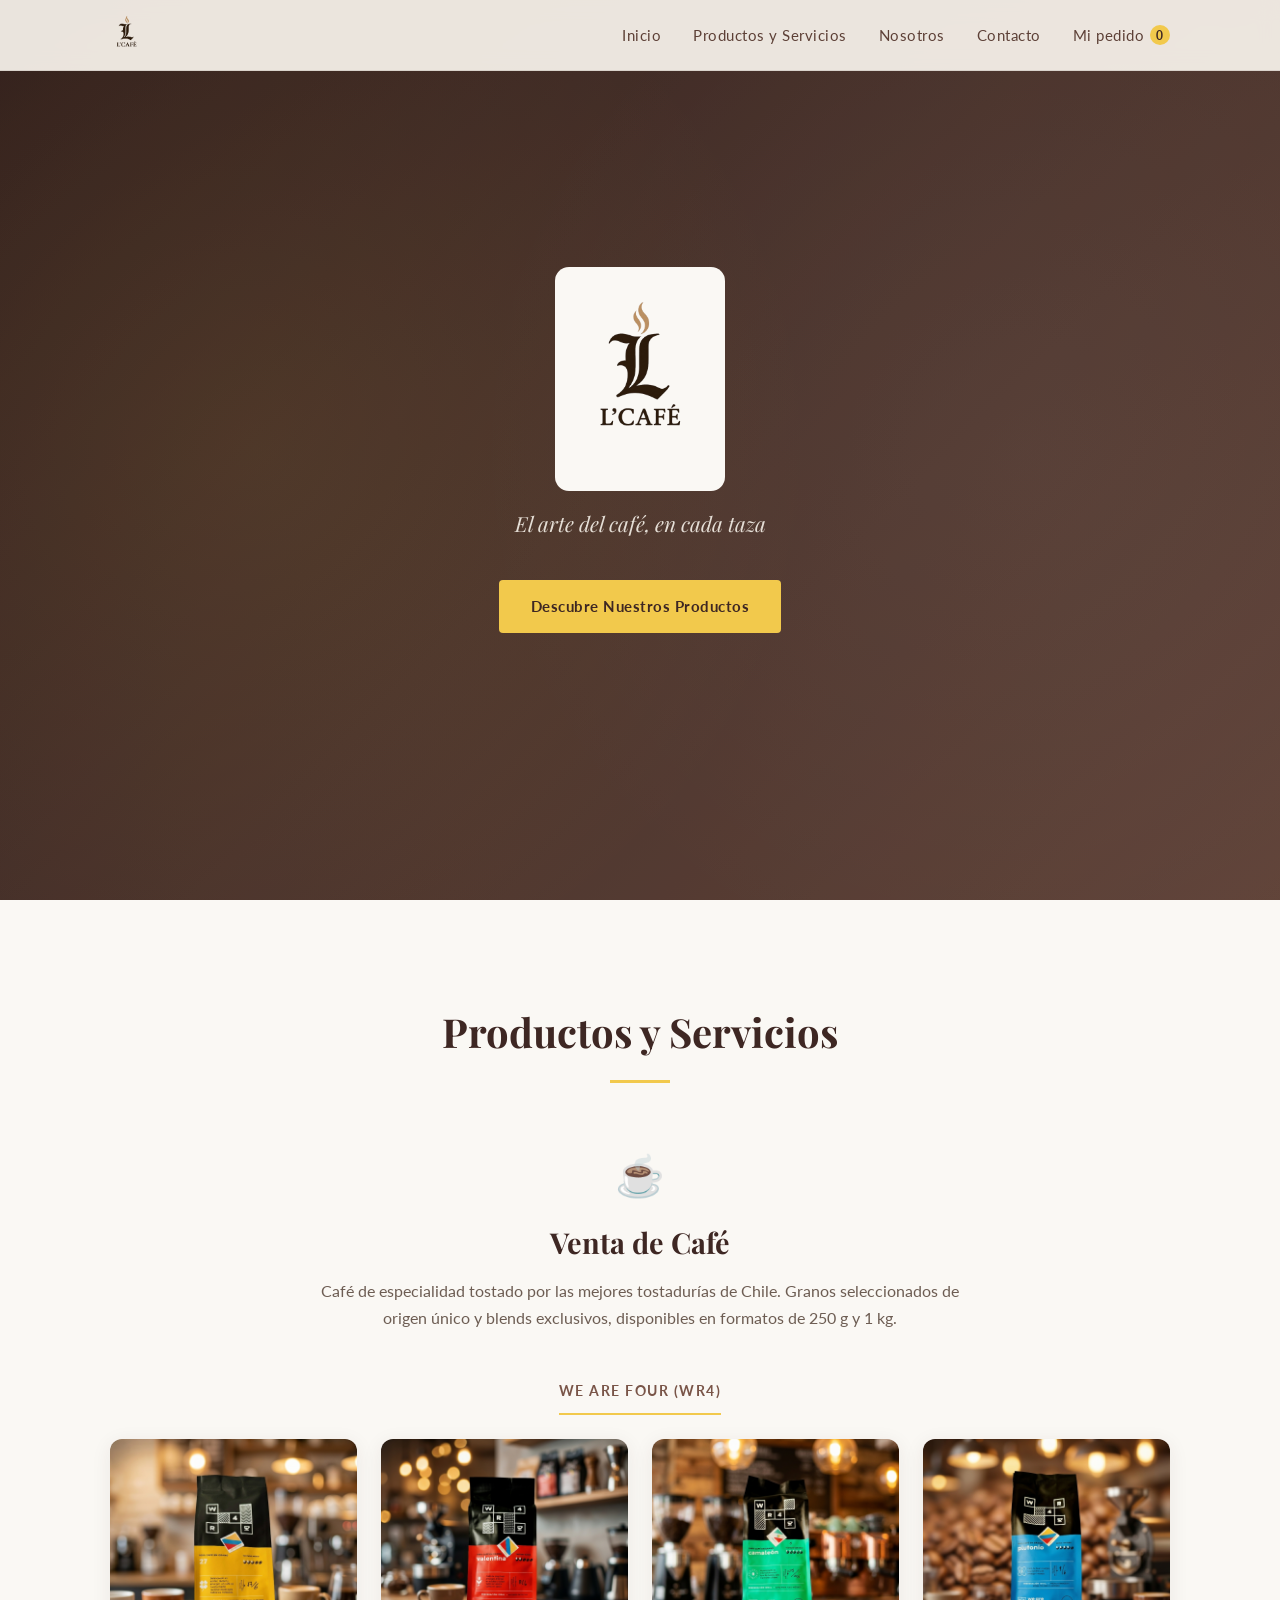
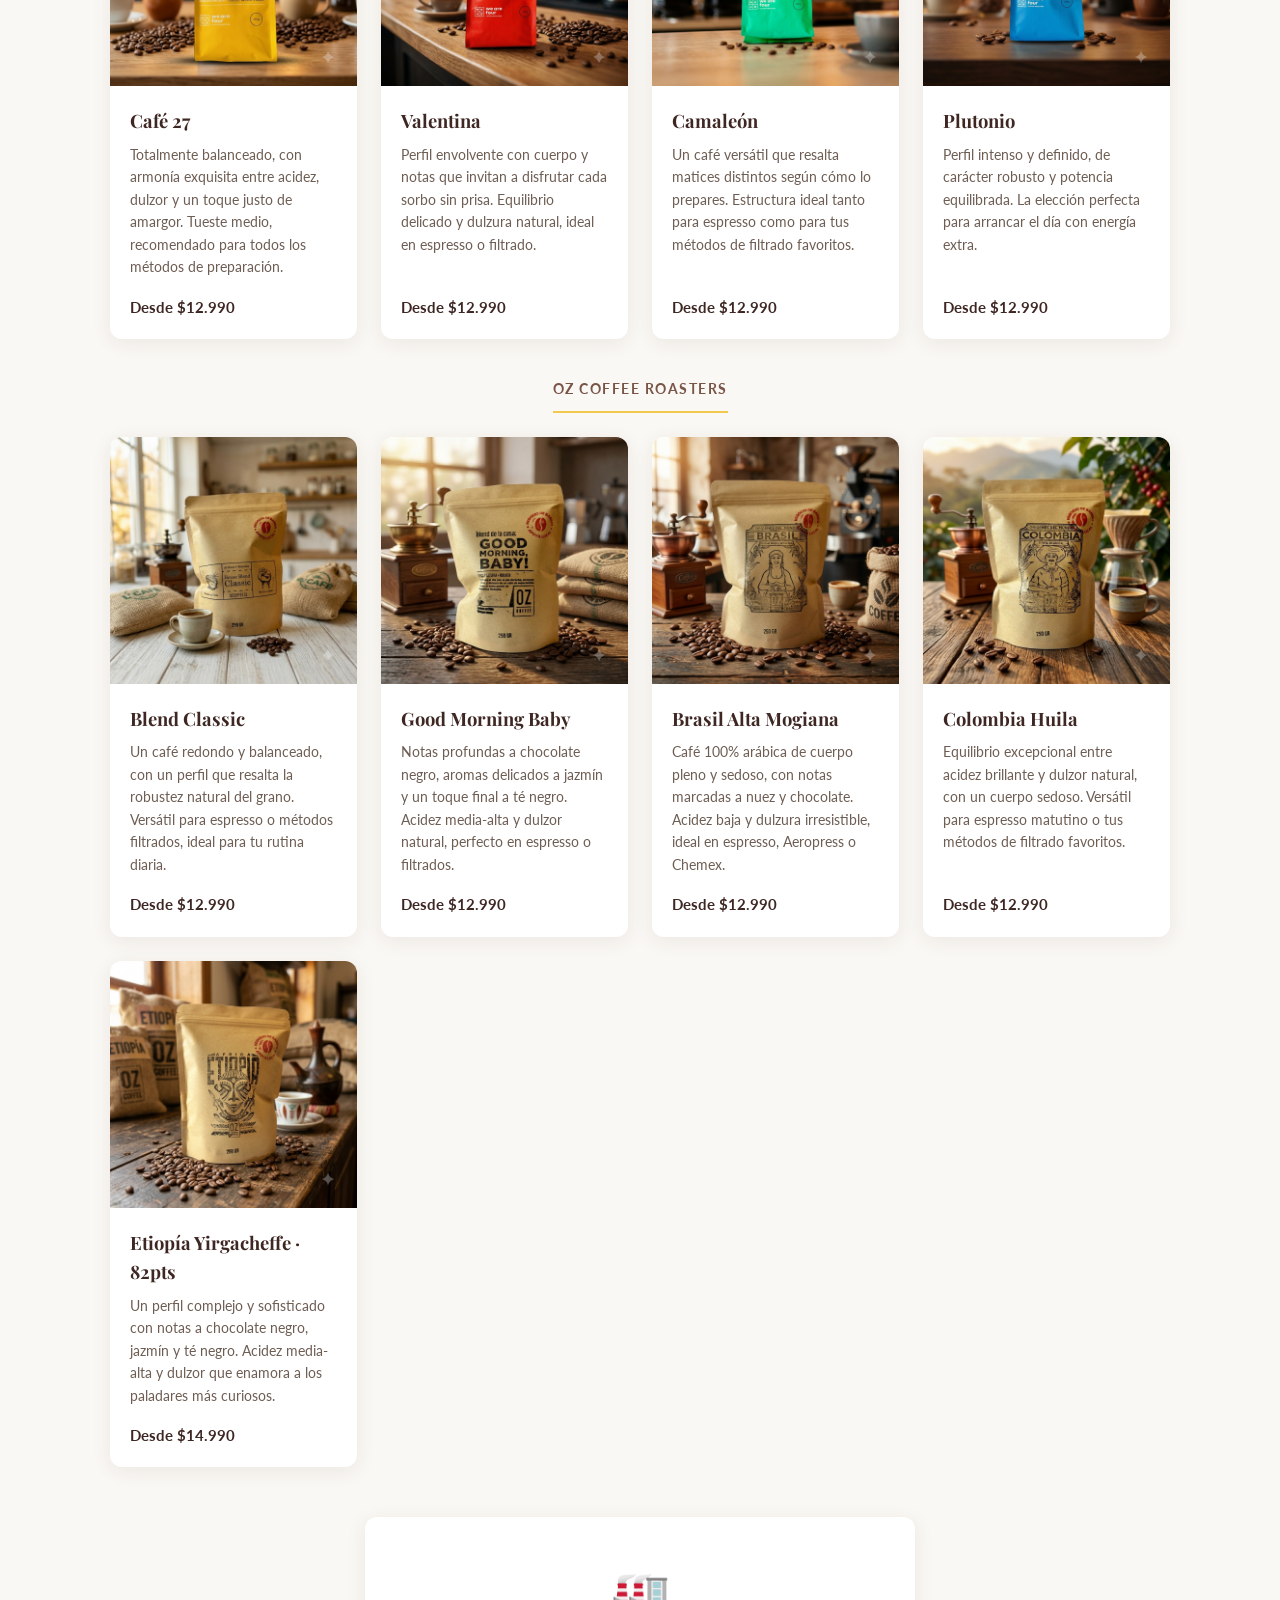
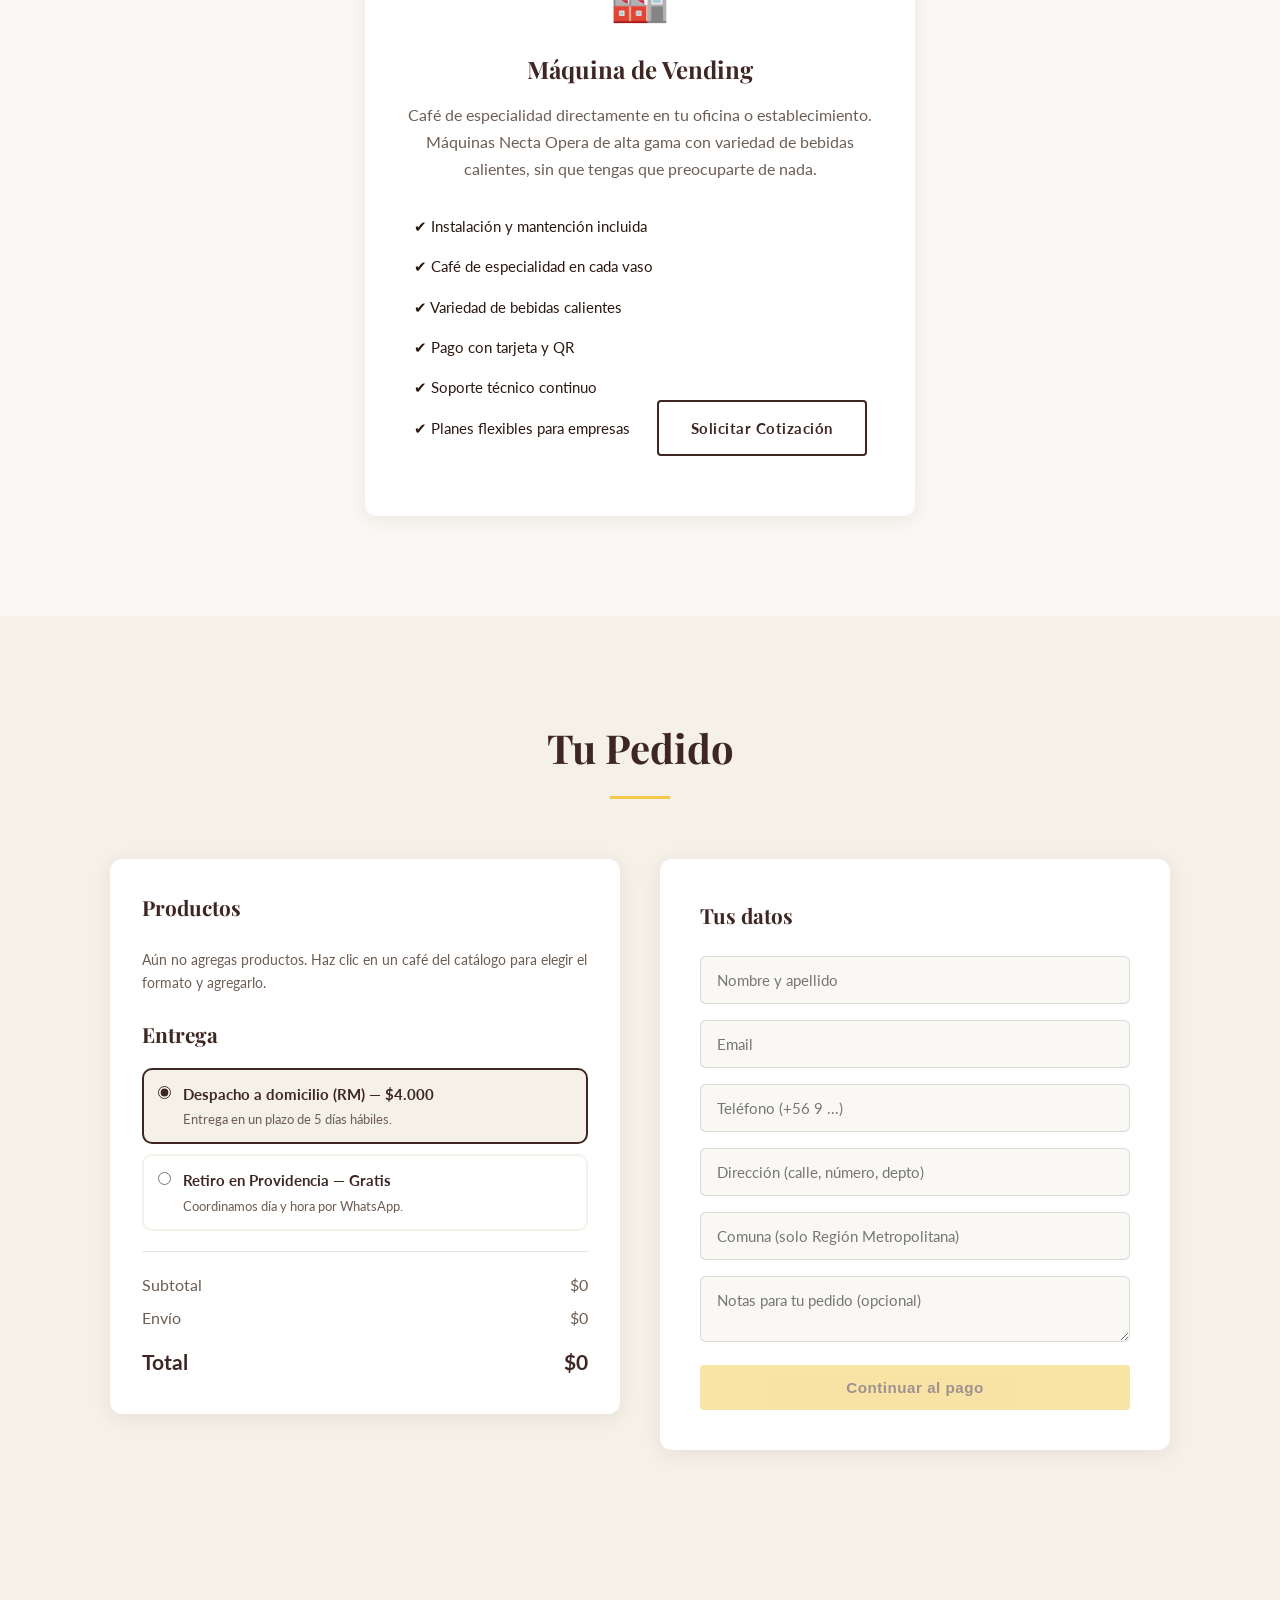
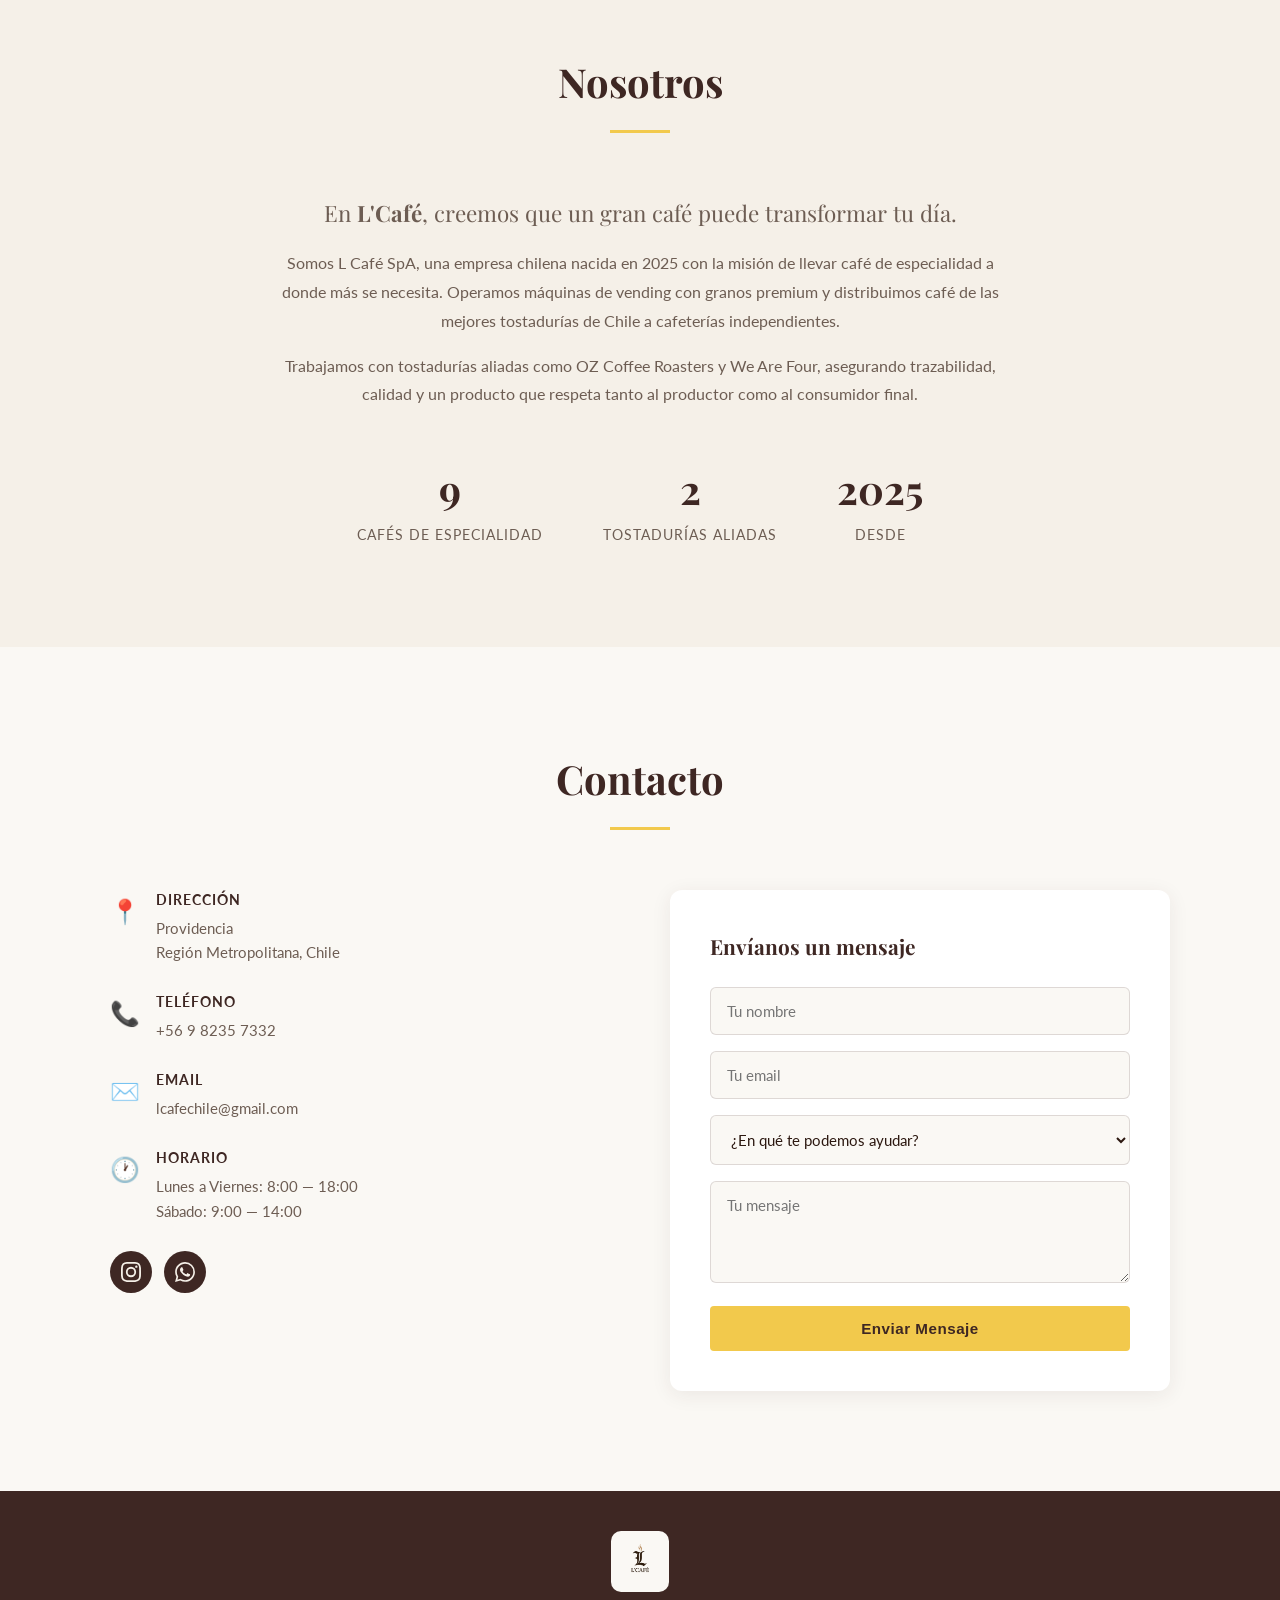
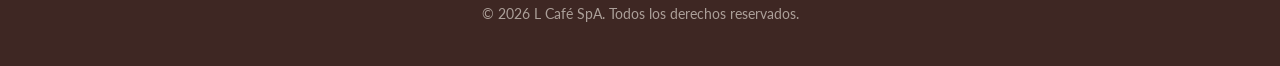
==== index.html @ a5cfbf98 "Agregar pedido con cálculo de total, despacho RM y pago con Webpay Co-Authored-By: Claude Opus 5.5 <" ====
<!DOCTYPE html>
<html lang="es">
<head>
  <meta charset="UTF-8">
  <meta name="viewport" content="width=device-width, initial-scale=1.0">
  <title>L'Café — Café Premium & Vending</title>
  <link rel="preconnect" href="https://fonts.googleapis.com">
  <link rel="preconnect" href="https://fonts.gstatic.com" crossorigin>
  <link href="https://fonts.googleapis.com/css2?family=UnifrakturMaguntia&family=Playfair+Display:ital,wght@0,400;0,700;1,400&family=Lato:wght@300;400;700&display=swap" rel="stylesheet">
  <link rel="stylesheet" href="styles.css">
</head>
<body>

  <!-- Navbar -->
  <nav class="navbar" id="navbar">
    <div class="nav-container">
      <a href="#inicio" class="nav-logo">
        <img src="logo.png" alt="L'Café" class="nav-logo-img">
      </a>
      <button class="nav-toggle" id="navToggle" aria-label="Menú">
        <span></span><span></span><span></span>
      </button>
      <ul class="nav-menu" id="navMenu">
        <li><a href="#inicio">Inicio</a></li>
        <li><a href="#productos">Productos y Servicios</a></li>
        <li><a href="#nosotros">Nosotros</a></li>
        <li><a href="#contacto">Contacto</a></li>
        <li><a href="#pedido" class="nav-cart">Mi pedido <span class="cart-count" id="cartCount">0</span></a></li>
      </ul>
    </div>
  </nav>

  <!-- Hero -->
  <section class="hero" id="inicio">
    <div class="hero-overlay"></div>
    <div class="hero-content">
      <span class="hero-logo-card">
        <img src="logo.png" alt="L'Café" class="hero-logo">
      </span>
      <p class="hero-subtitle">El arte del café, en cada taza</p>
      <a href="#productos" class="btn btn-primary">Descubre Nuestros Productos</a>
    </div>
  </section>

  <!-- Productos y Servicios -->
  <section class="section" id="productos">
    <div class="container">
      <h2 class="section-title">Productos y Servicios</h2>

      <div class="products-intro">
        <div class="products-intro-icon">☕</div>
        <h3>Venta de Café</h3>
        <p>Café de especialidad tostado por las mejores tostadurías de Chile. Granos seleccionados de origen único y blends exclusivos, disponibles en formatos de 250 g y 1 kg.</p>
      </div>

      <h4 class="catalog-brand">We Are Four (WR4)</h4>
      <div class="catalog-grid">
        <div class="product-card" data-kg-price="35000" data-desc="Totalmente balanceado, con armonía exquisita entre acidez, dulzor y un toque justo de amargor. Tueste medio, recomendado para todos los métodos de preparación.">
          <img src="wr4-27.png" alt="WR4 Café 27" class="product-img">
          <div class="product-body">
            <h5 class="product-title">Café 27</h5>
            <p class="product-text">Totalmente balanceado, con armonía exquisita entre acidez, dulzor y un toque justo de amargor. Tueste medio, recomendado para todos los métodos de preparación.</p>
            <span class="product-tag-price">Desde $12.990</span>
          </div>
        </div>
        <div class="product-card" data-kg-price="35000" data-desc="Perfil envolvente con cuerpo y notas que invitan a disfrutar cada sorbo sin prisa. Equilibrio delicado y dulzura natural, ideal en espresso o filtrado.">
          <img src="wr4-valentina.png" alt="WR4 Valentina" class="product-img">
          <div class="product-body">
            <h5 class="product-title">Valentina</h5>
            <p class="product-text">Perfil envolvente con cuerpo y notas que invitan a disfrutar cada sorbo sin prisa. Equilibrio delicado y dulzura natural, ideal en espresso o filtrado.</p>
            <span class="product-tag-price">Desde $12.990</span>
          </div>
        </div>
        <div class="product-card" data-kg-price="35000" data-desc="Un café versátil que resalta matices distintos según cómo lo prepares. Estructura ideal tanto para espresso como para tus métodos de filtrado favoritos.">
          <img src="wr4-camaleon.png" alt="WR4 Camaleón" class="product-img">
          <div class="product-body">
            <h5 class="product-title">Camaleón</h5>
            <p class="product-text">Un café versátil que resalta matices distintos según cómo lo prepares. Estructura ideal tanto para espresso como para tus métodos de filtrado favoritos.</p>
            <span class="product-tag-price">Desde $12.990</span>
          </div>
        </div>
        <div class="product-card" data-kg-price="35000" data-desc="Perfil intenso y definido, de carácter robusto y potencia equilibrada. La elección perfecta para arrancar el día con energía extra.">
          <img src="wr4-plutonio.png" alt="WR4 Plutonio" class="product-img">
          <div class="product-body">
            <h5 class="product-title">Plutonio</h5>
            <p class="product-text">Perfil intenso y definido, de carácter robusto y potencia equilibrada. La elección perfecta para arrancar el día con energía extra.</p>
            <span class="product-tag-price">Desde $12.990</span>
          </div>
        </div>
      </div>

      <h4 class="catalog-brand">OZ Coffee Roasters</h4>
      <div class="catalog-grid">
        <div class="product-card" data-kg-price="33990" data-desc="Un café redondo y balanceado, con un perfil que resalta la robustez natural del grano. Versátil para espresso o métodos filtrados, ideal para tu rutina diaria.">
          <img src="oz-blend-classic.png" alt="OZ Blend Classic" class="product-img">
          <div class="product-body">
            <h5 class="product-title">Blend Classic</h5>
            <p class="product-text">Un café redondo y balanceado, con un perfil que resalta la robustez natural del grano. Versátil para espresso o métodos filtrados, ideal para tu rutina diaria.</p>
            <span class="product-tag-price">Desde $12.990</span>
          </div>
        </div>
        <div class="product-card" data-kg-price="35000" data-desc="Notas profundas a chocolate negro, aromas delicados a jazmín y un toque final a té negro. Acidez media-alta y dulzor natural, perfecto en espresso o filtrados.">
          <img src="oz-good-morning-baby.png" alt="OZ Good Morning Baby" class="product-img">
          <div class="product-body">
            <h5 class="product-title">Good Morning Baby</h5>
            <p class="product-text">Notas profundas a chocolate negro, aromas delicados a jazmín y un toque final a té negro. Acidez media-alta y dulzor natural, perfecto en espresso o filtrados.</p>
            <span class="product-tag-price">Desde $12.990</span>
          </div>
        </div>
        <div class="product-card" data-kg-price="37000" data-desc="Café 100% arábica de cuerpo pleno y sedoso, con notas marcadas a nuez y chocolate. Acidez baja y dulzura irresistible, ideal en espresso, Aeropress o Chemex.">
          <img src="oz-brasil.png" alt="OZ Brasil Alta Mogiana" class="product-img">
          <div class="product-body">
            <h5 class="product-title">Brasil Alta Mogiana</h5>
            <p class="product-text">Café 100% arábica de cuerpo pleno y sedoso, con notas marcadas a nuez y chocolate. Acidez baja y dulzura irresistible, ideal en espresso, Aeropress o Chemex.</p>
            <span class="product-tag-price">Desde $12.990</span>
          </div>
        </div>
        <div class="product-card" data-kg-price="37000" data-desc="Equilibrio excepcional entre acidez brillante y dulzor natural, con un cuerpo sedoso. Versátil para espresso matutino o tus métodos de filtrado favoritos.">
          <img src="oz-colombia.png" alt="OZ Colombia Huila" class="product-img">
          <div class="product-body">
            <h5 class="product-title">Colombia Huila</h5>
            <p class="product-text">Equilibrio excepcional entre acidez brillante y dulzor natural, con un cuerpo sedoso. Versátil para espresso matutino o tus métodos de filtrado favoritos.</p>
            <span class="product-tag-price">Desde $12.990</span>
          </div>
        </div>
        <div class="product-card" data-kg-price="46990" data-250-price="14990" data-desc="Un perfil complejo y sofisticado con notas a chocolate negro, jazmín y té negro. Acidez media-alta y dulzor que enamora a los paladares más curiosos.">
          <img src="oz-etiopia.png" alt="OZ Etiopía Yirgacheffe" class="product-img">
          <div class="product-body">
            <h5 class="product-title">Etiopía Yirgacheffe · 82pts</h5>
            <p class="product-text">Un perfil complejo y sofisticado con notas a chocolate negro, jazmín y té negro. Acidez media-alta y dulzor que enamora a los paladares más curiosos.</p>
            <span class="product-tag-price">Desde $14.990</span>
          </div>
        </div>
      </div>

      <!-- Máquina de Vending -->
      <div class="vending-card">
        <div class="service-icon">🏭</div>
        <h3>Máquina de Vending</h3>
        <p class="service-desc">Café de especialidad directamente en tu oficina o establecimiento. Máquinas Necta Opera de alta gama con variedad de bebidas calientes, sin que tengas que preocuparte de nada.</p>
        <ul class="feature-list">
          <li>✔ Instalación y mantención incluida</li>
          <li>✔ Café de especialidad en cada vaso</li>
          <li>✔ Variedad de bebidas calientes</li>
          <li>✔ Pago con tarjeta y QR</li>
          <li>✔ Soporte técnico continuo</li>
          <li>✔ Planes flexibles para empresas</li>
        </ul>
        <a href="#contacto" class="btn btn-secondary">Solicitar Cotización</a>
      </div>

    </div>
  </section>

  <!-- Pedido -->
  <section class="section section-alt" id="pedido">
    <div class="container">
      <h2 class="section-title">Tu Pedido</h2>
      <div class="order-grid">
        <div class="order-summary">
          <h3>Productos</h3>
          <ul class="cart-items" id="cartItems"></ul>
          <p class="cart-empty" id="cartEmpty">Aún no agregas productos. Haz clic en un café del catálogo para elegir el formato y agregarlo.</p>

          <h3>Entrega</h3>
          <label class="delivery-option">
            <input type="radio" name="delivery" value="despacho" checked>
            <span><strong>Despacho a domicilio (RM) — $4.000</strong><br><small>Entrega en un plazo de 5 días hábiles.</small></span>
          </label>
          <label class="delivery-option">
            <input type="radio" name="delivery" value="retiro">
            <span><strong>Retiro en Providencia — Gratis</strong><br><small>Coordinamos día y hora por WhatsApp.</small></span>
          </label>

          <div class="order-totals">
            <div><span>Subtotal</span><span id="cartSubtotal">$0</span></div>
            <div><span>Envío</span><span id="cartShipping">$0</span></div>
            <div class="order-total"><span>Total</span><span id="cartTotal">$0</span></div>
          </div>
        </div>

        <div class="order-checkout">
          <form class="contact-form" id="orderForm">
            <h3>Tus datos</h3>
            <input type="text" name="nombre" placeholder="Nombre y apellido" required>
            <input type="email" name="email" placeholder="Email" required>
            <input type="tel" name="telefono" placeholder="Teléfono (+56 9 ...)" required>
            <div id="addressFields">
              <input type="text" name="direccion" placeholder="Dirección (calle, número, depto)" required>
              <input type="text" name="comuna" placeholder="Comuna (solo Región Metropolitana)" required>
            </div>
            <textarea name="notas" rows="2" placeholder="Notas para tu pedido (opcional)"></textarea>
            <button type="submit" class="btn btn-primary" id="orderSubmit" disabled>Continuar al pago</button>
          </form>

          <div class="contact-form pay-step" id="payStep" hidden>
            <h3>¡Pedido <span id="orderNumber"></span> recibido!</h3>
            <p>Ahora paga con Webpay. Al abrir el link, <strong>ingresa exactamente este monto</strong>:</p>
            <div class="pay-amount" id="payAmount">$0</div>
            <button type="button" class="btn btn-secondary" id="copyAmount">Copiar monto</button>
            <a href="https://www.webpay.cl/form-pay/434839" target="_blank" rel="noopener" class="btn btn-primary" id="payLink">Pagar con Webpay</a>
            <div class="pay-qr">
              <img src="webpay-qr.png" alt="Código QR para pagar con Webpay" width="160" height="160">
              <p>¿Estás en el computador? Escanea este código con tu celular para pagar.</p>
            </div>
            <p class="pay-note">Te enviaremos la confirmación del pago y la entrega por email o WhatsApp.</p>
            <button type="button" class="pay-reset" id="newOrder">Hacer otro pedido</button>
          </div>
        </div>
      </div>
    </div>
  </section>

  <!-- Nosotros -->
  <section class="section section-alt" id="nosotros">
    <div class="container">
      <h2 class="section-title">Nosotros</h2>
      <div class="about-content">
        <div class="about-text">
          <p class="about-lead">En <strong>L'Café</strong>, creemos que un gran café puede transformar tu día.</p>
          <p>Somos L Café SpA, una empresa chilena nacida en 2025 con la misión de llevar café de especialidad a donde más se necesita. Operamos máquinas de vending con granos premium y distribuimos café de las mejores tostadurías de Chile a cafeterías independientes.</p>
          <p>Trabajamos con tostadurías aliadas como OZ Coffee Roasters y We Are Four, asegurando trazabilidad, calidad y un producto que respeta tanto al productor como al consumidor final.</p>
          <div class="about-stats">
            <div class="stat">
              <span class="stat-number">9</span>
              <span class="stat-label">Cafés de Especialidad</span>
            </div>
            <div class="stat">
              <span class="stat-number">2</span>
              <span class="stat-label">Tostadurías Aliadas</span>
            </div>
            <div class="stat">
              <span class="stat-number">2025</span>
              <span class="stat-label">Desde</span>
            </div>
          </div>
        </div>
      </div>
    </div>
  </section>

  <!-- Contacto -->
  <section class="section" id="contacto">
    <div class="container">
      <h2 class="section-title">Contacto</h2>
      <div class="contact-grid">
        <div class="contact-info">
          <div class="contact-item">
            <span class="contact-icon">📍</span>
            <div>
              <h4>Dirección</h4>
              <p>Providencia<br>Región Metropolitana, Chile</p>
            </div>
          </div>
          <div class="contact-item">
            <span class="contact-icon">📞</span>
            <div>
              <h4>Teléfono</h4>
              <p>+56 9 8235 7332</p>
            </div>
          </div>
          <div class="contact-item">
            <span class="contact-icon">✉️</span>
            <div>
              <h4>Email</h4>
              <p>lcafechile@gmail.com</p>
            </div>
          </div>
          <div class="contact-item">
            <span class="contact-icon">🕐</span>
            <div>
              <h4>Horario</h4>
              <p>Lunes a Viernes: 8:00 — 18:00<br>Sábado: 9:00 — 14:00</p>
            </div>
          </div>
          <div class="contact-socials">
            <a href="https://www.instagram.com/lcafechile" target="_blank" class="social-link" aria-label="Instagram">
              <svg width="20" height="20" viewBox="0 0 24 24" fill="currentColor"><path d="M12 2.163c3.204 0 3.584.012 4.85.07 3.252.148 4.771 1.691 4.919 4.919.058 1.265.069 1.645.069 4.849 0 3.205-.012 3.584-.069 4.849-.149 3.225-1.664 4.771-4.919 4.919-1.266.058-1.644.07-4.85.07-3.204 0-3.584-.012-4.849-.07-3.26-.149-4.771-1.699-4.919-4.92-.058-1.265-.07-1.644-.07-4.849 0-3.204.013-3.583.07-4.849.149-3.227 1.664-4.771 4.919-4.919 1.266-.057 1.645-.069 4.849-.069zM12 0C8.741 0 8.333.014 7.053.072 2.695.272.273 2.69.073 7.052.014 8.333 0 8.741 0 12c0 3.259.014 3.668.072 4.948.2 4.358 2.618 6.78 6.98 6.98C8.333 23.986 8.741 24 12 24c3.259 0 3.668-.014 4.948-.072 4.354-.2 6.782-2.618 6.979-6.98.059-1.28.073-1.689.073-4.948 0-3.259-.014-3.667-.072-4.947-.196-4.354-2.617-6.78-6.979-6.98C15.668.014 15.259 0 12 0zm0 5.838a6.162 6.162 0 100 12.324 6.162 6.162 0 000-12.324zM12 16a4 4 0 110-8 4 4 0 010 8zm6.406-11.845a1.44 1.44 0 100 2.881 1.44 1.44 0 000-2.881z"/></svg>
            </a>
            <a href="https://wa.me/56982357332" target="_blank" class="social-link" aria-label="WhatsApp">
              <svg width="20" height="20" viewBox="0 0 24 24" fill="currentColor"><path d="M17.472 14.382c-.297-.149-1.758-.867-2.03-.967-.273-.099-.471-.148-.67.15-.197.297-.767.966-.94 1.164-.173.199-.347.223-.644.075-.297-.15-1.255-.463-2.39-1.475-.883-.788-1.48-1.761-1.653-2.059-.173-.297-.018-.458.13-.606.134-.133.298-.347.446-.52.149-.174.198-.298.298-.497.099-.198.05-.371-.025-.52-.075-.149-.669-1.612-.916-2.207-.242-.579-.487-.5-.669-.51-.173-.008-.371-.01-.57-.01-.198 0-.52.074-.792.372-.272.297-1.04 1.016-1.04 2.479 0 1.462 1.065 2.875 1.213 3.074.149.198 2.096 3.2 5.077 4.487.709.306 1.262.489 1.694.625.712.227 1.36.195 1.871.118.571-.085 1.758-.719 2.006-1.413.248-.694.248-1.289.173-1.413-.074-.124-.272-.198-.57-.347m-5.421 7.403h-.004a9.87 9.87 0 01-5.031-1.378l-.361-.214-3.741.982.998-3.648-.235-.374a9.86 9.86 0 01-1.51-5.26c.001-5.45 4.436-9.884 9.888-9.884 2.64 0 5.122 1.03 6.988 2.898a9.825 9.825 0 012.893 6.994c-.003 5.45-4.437 9.884-9.885 9.884m8.413-18.297A11.815 11.815 0 0012.05 0C5.495 0 .16 5.335.157 11.892c0 2.096.547 4.142 1.588 5.945L.057 24l6.305-1.654a11.882 11.882 0 005.683 1.448h.005c6.554 0 11.89-5.335 11.893-11.893a11.821 11.821 0 00-3.48-8.413z"/></svg>
            </a>
          </div>
        </div>
        <form class="contact-form" action="https://formsubmit.co/lcafechile@gmail.com" method="POST">
          <h3>Envíanos un mensaje</h3>
          <input type="text" name="nombre" placeholder="Tu nombre" required>
          <input type="email" name="email" placeholder="Tu email" required>
          <select name="asunto">
            <option value="">¿En qué te podemos ayudar?</option>
            <option value="Venta de Café">Venta de Café</option>
            <option value="Máquina de Vending">Máquina de Vending</option>
            <option value="Otro">Otro</option>
          </select>
          <textarea name="mensaje" placeholder="Tu mensaje" rows="4" required></textarea>
          <input type="hidden" name="_subject" value="Nuevo mensaje desde L'Café Web">
          <input type="hidden" name="_captcha" value="true">
          <input type="hidden" name="_next" value="https://l-cafe-chile.github.io/#contacto">
          <input type="hidden" name="_template" value="table">
          <button type="submit" class="btn btn-primary">Enviar Mensaje</button>
        </form>
      </div>
    </div>
  </section>

  <!-- Footer -->
  <footer class="footer">
    <div class="container">
      <div class="footer-content">
        <span class="footer-logo-card">
          <img src="logo.png" alt="L'Café" class="footer-logo-img">
        </span>
        <p>&copy; 2026 L Café SpA. Todos los derechos reservados.</p>
      </div>
    </div>
  </footer>

  <!-- Modal de producto -->
  <div class="product-modal" id="productModal">
    <div class="product-modal-overlay" onclick="closeProductModal()"></div>
    <div class="product-modal-content">
      <button class="product-modal-close" onclick="closeProductModal()" aria-label="Cerrar">&times;</button>
      <img src="" alt="" class="product-modal-img" id="modalImg">
      <div class="product-modal-body">
        <h5 class="product-modal-title" id="modalTitle"></h5>
        <p class="product-modal-desc" id="modalDesc"></p>
        <div class="product-modal-options">
          <label class="product-option">
            <input type="radio" name="modalSize" value="250" checked>
            <span>250 g</span>
          </label>
          <label class="product-option">
            <input type="radio" name="modalSize" value="1000">
            <span>1 kg</span>
          </label>
        </div>
        <div class="product-modal-price" id="modalPrice">$12.990</div>
        <div class="product-modal-actions">
          <div class="qty-control">
            <button type="button" id="modalQtyDec" aria-label="Quitar uno">−</button>
            <span id="modalQty">1</span>
            <button type="button" id="modalQtyInc" aria-label="Agregar uno">+</button>
          </div>
          <button type="button" class="btn btn-primary" id="modalAddToCart">Agregar al pedido</button>
        </div>
      </div>
    </div>
  </div>

  <a href="#pedido" class="toast" id="toast" role="status"></a>

  <script src="script.js"></script>
</body>
</html>
---- styles.css ----
/* === Variables === */
:root {
  --coffee-dark: #3E2723;
  --coffee: #5D4037;
  --coffee-medium: #795548;
  --cream: #F5F0E8;
  --cream-light: #FAF8F4;
  --yellow: #F2C94C;
  --yellow-dark: #D4A843;
  --white: #FFFFFF;
  --text: #2C1810;
  --text-light: #6D5D53;
}

/* === Reset & Base === */
*, *::before, *::after {
  margin: 0;
  padding: 0;
  box-sizing: border-box;
}

html {
  scroll-behavior: smooth;
}

body {
  font-family: 'Lato', sans-serif;
  color: var(--text);
  background: var(--cream-light);
  line-height: 1.6;
}

.container {
  max-width: 1100px;
  margin: 0 auto;
  padding: 0 20px;
}

/* === Gothic L (Death Note style) === */
.gothic-l {
  font-family: 'UnifrakturMaguntia', cursive;
  font-size: 1.4em;
  color: var(--coffee-dark);
}

.logo-rest {
  font-family: 'Playfair Display', serif;
  font-weight: 700;
  color: var(--coffee-dark);
}

/* === Navbar === */
.navbar {
  position: fixed;
  top: 0;
  left: 0;
  right: 0;
  z-index: 1000;
  background: rgba(245, 240, 232, 0.95);
  backdrop-filter: blur(10px);
  border-bottom: 1px solid rgba(62, 39, 35, 0.1);
  transition: box-shadow 0.3s;
}

.navbar.scrolled {
  box-shadow: 0 2px 20px rgba(62, 39, 35, 0.15);
}

.nav-container {
  max-width: 1100px;
  margin: 0 auto;
  padding: 0 20px;
  display: flex;
  align-items: center;
  justify-content: space-between;
  height: 70px;
}

.nav-logo {
  text-decoration: none;
  display: flex;
  align-items: center;
}

.nav-logo-img {
  height: 50px;
  width: auto;
}

.nav-menu {
  list-style: none;
  display: flex;
  gap: 32px;
}

.nav-menu a {
  text-decoration: none;
  color: var(--coffee);
  font-weight: 400;
  font-size: 0.95rem;
  letter-spacing: 0.5px;
  transition: color 0.3s;
  position: relative;
}

.nav-menu a::after {
  content: '';
  position: absolute;
  bottom: -4px;
  left: 0;
  width: 0;
  height: 2px;
  background: var(--yellow);
  transition: width 0.3s;
}

.nav-menu a:hover {
  color: var(--coffee-dark);
}

.nav-menu a:hover::after {
  width: 100%;
}

.nav-toggle {
  display: none;
  flex-direction: column;
  gap: 5px;
  background: none;
  border: none;
  cursor: pointer;
  padding: 5px;
}

.nav-toggle span {
  display: block;
  width: 25px;
  height: 2px;
  background: var(--coffee-dark);
  transition: all 0.3s;
}

/* === Hero === */
.hero {
  min-height: 100vh;
  display: flex;
  align-items: center;
  justify-content: center;
  text-align: center;
  position: relative;
  background:
    linear-gradient(135deg, var(--coffee-dark) 0%, var(--coffee) 50%, var(--coffee-medium) 100%);
  overflow: hidden;
}

.hero::before {
  content: '';
  position: absolute;
  inset: 0;
  background:
    radial-gradient(circle at 20% 50%, rgba(242, 201, 76, 0.1) 0%, transparent 50%),
    radial-gradient(circle at 80% 50%, rgba(245, 240, 232, 0.05) 0%, transparent 50%);
}

.hero-overlay {
  position: absolute;
  inset: 0;
  background: rgba(0, 0, 0, 0.2);
}

.hero-content {
  position: relative;
  z-index: 1;
  padding: 20px;
}

.hero-logo-card {
  display: inline-block;
  background: var(--cream-light);
  border-radius: 14px;
  padding: 12px 18px;
  line-height: 0;
}

.hero-logo {
  height: 200px;
  width: auto;
}

.hero-subtitle {
  font-family: 'Playfair Display', serif;
  font-style: italic;
  font-size: 1.3rem;
  color: var(--cream);
  margin-top: 16px;
  opacity: 0.9;
}

.hero .btn {
  margin-top: 40px;
}

/* === Buttons === */
.btn {
  display: inline-block;
  padding: 14px 32px;
  border-radius: 4px;
  text-decoration: none;
  font-weight: 700;
  font-size: 0.95rem;
  letter-spacing: 0.5px;
  transition: all 0.3s;
  border: none;
  cursor: pointer;
}

.btn-primary {
  background: var(--yellow);
  color: var(--coffee-dark);
}

.btn-primary:hover {
  background: var(--yellow-dark);
  transform: translateY(-2px);
  box-shadow: 0 4px 15px rgba(242, 201, 76, 0.4);
}

.btn-secondary {
  background: transparent;
  color: var(--coffee-dark);
  border: 2px solid var(--coffee-dark);
}

.btn-secondary:hover {
  background: var(--coffee-dark);
  color: var(--cream);
  transform: translateY(-2px);
}

/* === Sections === */
.section {
  padding: 100px 0;
}

.section-alt {
  background: var(--cream);
}

.section-title {
  font-family: 'Playfair Display', serif;
  font-size: 2.5rem;
  text-align: center;
  margin-bottom: 60px;
  color: var(--coffee-dark);
  position: relative;
}

.section-title::after {
  content: '';
  display: block;
  width: 60px;
  height: 3px;
  background: var(--yellow);
  margin: 16px auto 0;
}

/* === Services Grid === */
.services-grid {
  display: grid;
  grid-template-columns: repeat(2, 1fr);
  gap: 40px;
}

.service-card {
  background: var(--white);
  border-radius: 12px;
  padding: 40px;
  box-shadow: 0 4px 20px rgba(62, 39, 35, 0.08);
  transition: transform 0.3s, box-shadow 0.3s;
}

.service-card:hover {
  transform: translateY(-5px);
  box-shadow: 0 8px 30px rgba(62, 39, 35, 0.15);
}

.service-icon {
  font-size: 3rem;
  margin-bottom: 20px;
}

.service-card h3 {
  font-family: 'Playfair Display', serif;
  font-size: 1.5rem;
  color: var(--coffee-dark);
  margin-bottom: 12px;
}

.service-desc {
  color: var(--text-light);
  margin-bottom: 24px;
  line-height: 1.7;
}

.products-intro {
  text-align: center;
  max-width: 650px;
  margin: 0 auto 50px;
}

.products-intro-icon {
  font-size: 2.5rem;
  margin-bottom: 12px;
}

.products-intro h3 {
  font-family: 'Playfair Display', serif;
  font-size: 1.8rem;
  color: var(--coffee-dark);
  margin-bottom: 12px;
}

.products-intro p {
  color: var(--text-light);
  line-height: 1.7;
}

.catalog-brand {
  font-family: 'Lato', sans-serif;
  font-size: 0.85rem;
  text-transform: uppercase;
  letter-spacing: 1.5px;
  color: var(--coffee-medium);
  text-align: center;
  margin: 40px 0 24px;
  padding-bottom: 10px;
  border-bottom: 2px solid var(--yellow);
  display: table;
  margin-left: auto;
  margin-right: auto;
}

.catalog-grid {
  display: grid;
  grid-template-columns: repeat(auto-fit, minmax(230px, 1fr));
  gap: 24px;
  margin-bottom: 20px;
}

.product-card {
  background: var(--white);
  border-radius: 12px;
  overflow: hidden;
  box-shadow: 0 4px 20px rgba(62, 39, 35, 0.08);
  transition: transform 0.3s, box-shadow 0.3s;
  display: flex;
  flex-direction: column;
}

.product-card:hover {
  transform: translateY(-5px);
  box-shadow: 0 8px 30px rgba(62, 39, 35, 0.15);
}

.product-img {
  width: 100%;
  aspect-ratio: 1 / 1;
  object-fit: cover;
  display: block;
}

.product-body {
  padding: 20px;
  display: flex;
  flex-direction: column;
  flex: 1;
}

.product-title {
  font-family: 'Playfair Display', serif;
  font-size: 1.15rem;
  color: var(--coffee-dark);
  margin-bottom: 8px;
}

.product-text {
  color: var(--text-light);
  font-size: 0.88rem;
  line-height: 1.6;
  margin-bottom: 16px;
  flex: 1;
}

.product-tag-price {
  font-weight: 700;
  color: var(--coffee-dark);
  font-size: 0.95rem;
}

.vending-card {
  background: var(--white);
  border-radius: 12px;
  padding: 40px;
  box-shadow: 0 4px 20px rgba(62, 39, 35, 0.08);
  margin-top: 50px;
  max-width: 550px;
  margin-left: auto;
  margin-right: auto;
  text-align: center;
}

.vending-card .service-icon {
  font-size: 3rem;
  margin-bottom: 16px;
}

.vending-card h3 {
  font-family: 'Playfair Display', serif;
  font-size: 1.5rem;
  color: var(--coffee-dark);
  margin-bottom: 12px;
}

.vending-card .service-desc {
  color: var(--text-light);
  margin-bottom: 24px;
  line-height: 1.7;
}

.feature-list {
  list-style: none;
  margin-bottom: 28px;
  text-align: left;
  display: inline-block;
}

.feature-list li {
  padding: 8px 0;
  color: var(--text);
  font-size: 0.95rem;
}

/* === About === */
.about-content {
  max-width: 750px;
  margin: 0 auto;
  text-align: center;
}

.about-lead {
  font-family: 'Playfair Display', serif;
  font-size: 1.4rem;
  color: var(--coffee-dark);
  margin-bottom: 20px;
}

.about-text p {
  color: var(--text-light);
  margin-bottom: 16px;
  line-height: 1.8;
}

.about-stats {
  display: flex;
  justify-content: center;
  gap: 60px;
  margin-top: 48px;
}

.stat {
  text-align: center;
}

.stat-number {
  display: block;
  font-family: 'Playfair Display', serif;
  font-size: 2.5rem;
  font-weight: 700;
  color: var(--coffee-dark);
}

.stat-label {
  font-size: 0.85rem;
  color: var(--text-light);
  text-transform: uppercase;
  letter-spacing: 1px;
}

/* === Contact === */
.contact-grid {
  display: grid;
  grid-template-columns: 1fr 1fr;
  gap: 60px;
  align-items: start;
}

.contact-item {
  display: flex;
  gap: 16px;
  margin-bottom: 28px;
}

.contact-icon {
  font-size: 1.5rem;
  flex-shrink: 0;
  margin-top: 2px;
}

.contact-item h4 {
  font-size: 0.85rem;
  text-transform: uppercase;
  letter-spacing: 1px;
  color: var(--coffee-dark);
  margin-bottom: 4px;
}

.contact-item p {
  color: var(--text-light);
  font-size: 0.95rem;
}

.contact-socials {
  display: flex;
  gap: 12px;
  margin-top: 12px;
}

.social-link {
  display: flex;
  align-items: center;
  justify-content: center;
  width: 42px;
  height: 42px;
  border-radius: 50%;
  background: var(--coffee-dark);
  color: var(--cream);
  text-decoration: none;
  font-size: 0.8rem;
  font-weight: 700;
  transition: all 0.3s;
}

.social-link:hover {
  background: var(--yellow);
  color: var(--coffee-dark);
  transform: translateY(-2px);
}

.contact-form {
  background: var(--white);
  padding: 40px;
  border-radius: 12px;
  box-shadow: 0 4px 20px rgba(62, 39, 35, 0.08);
}

.contact-form h3 {
  font-family: 'Playfair Display', serif;
  font-size: 1.3rem;
  color: var(--coffee-dark);
  margin-bottom: 24px;
}

.contact-form input,
.contact-form select,
.contact-form textarea {
  width: 100%;
  padding: 14px 16px;
  margin-bottom: 16px;
  border: 1px solid rgba(62, 39, 35, 0.15);
  border-radius: 6px;
  font-family: 'Lato', sans-serif;
  font-size: 0.95rem;
  background: var(--cream-light);
  color: var(--text);
  transition: border-color 0.3s;
}

.contact-form input:focus,
.contact-form select:focus,
.contact-form textarea:focus {
  outline: none;
  border-color: var(--yellow);
}

.contact-form textarea {
  resize: vertical;
}

.contact-form .btn {
  width: 100%;
}

/* === Footer === */
.footer {
  background: var(--coffee-dark);
  padding: 40px 0;
  text-align: center;
}

.footer-content {
  display: flex;
  flex-direction: column;
  align-items: center;
  gap: 12px;
}

.footer-logo-card {
  display: inline-block;
  background: var(--cream-light);
  border-radius: 10px;
  padding: 8px 14px;
  line-height: 0;
}

.footer-logo-img {
  height: 45px;
  width: auto;
}

.footer p {
  color: rgba(245, 240, 232, 0.6);
  font-size: 0.85rem;
}

/* === Responsive === */
@media (max-width: 768px) {
  .nav-toggle {
    display: flex;
  }

  .nav-menu {
    position: fixed;
    top: 70px;
    left: 0;
    right: 0;
    background: rgba(245, 240, 232, 0.98);
    flex-direction: column;
    align-items: center;
    gap: 0;
    padding: 0;
    max-height: 0;
    overflow: hidden;
    transition: max-height 0.3s;
  }

  .nav-menu.active {
    max-height: 360px;
    border-bottom: 1px solid rgba(62, 39, 35, 0.1);
  }

  .nav-menu li {
    width: 100%;
    text-align: center;
  }

  .nav-menu a {
    display: block;
    padding: 16px;
  }

  .hero-logo {
    height: 180px;
  }

  .services-grid {
    grid-template-columns: 1fr;
  }

  .contact-grid {
    grid-template-columns: 1fr;
  }

  .about-stats {
    gap: 30px;
  }

  .stat-number {
    font-size: 2rem;
  }

  .section {
    padding: 70px 0;
  }
}

@media (max-width: 480px) {
  .hero-logo {
    height: 140px;
  }

  .about-stats {
    flex-direction: column;
    gap: 24px;
  }

  .service-card {
    padding: 28px;
  }

  .product-list li {
    flex-direction: column;
    align-items: flex-start;
    gap: 4px;
  }

  .product-price {
    margin-left: 0;
  }
}

/* Modal de producto */
.product-modal {
  display: none;
  position: fixed;
  inset: 0;
  z-index: 1000;
  align-items: center;
  justify-content: center;
  padding: 20px;
}

.product-modal.active {
  display: flex;
}

body.modal-open {
  overflow: hidden;
}

.product-modal-overlay {
  position: absolute;
  inset: 0;
  background: rgba(62, 39, 35, 0.6);
}

.product-modal-content {
  position: relative;
  background: var(--cream-light);
  border-radius: 16px;
  max-width: 420px;
  width: 100%;
  max-height: 90vh;
  overflow-y: auto;
  box-shadow: 0 20px 50px rgba(0, 0, 0, 0.3);
}

.product-modal-close {
  position: absolute;
  top: 12px;
  right: 12px;
  width: 36px;
  height: 36px;
  border: none;
  border-radius: 50%;
  background: var(--cream-light);
  color: var(--coffee-dark);
  font-size: 1.5rem;
  line-height: 1;
  cursor: pointer;
  box-shadow: 0 2px 8px rgba(0, 0, 0, 0.15);
}

.product-modal-img {
  width: 100%;
  height: 220px;
  object-fit: cover;
  border-radius: 16px 16px 0 0;
}

.product-modal-body {
  padding: 24px;
}

.product-modal-title {
  color: var(--coffee-dark);
  margin-bottom: 8px;
}

.product-modal-desc {
  color: var(--coffee);
  font-size: 0.95rem;
  margin-bottom: 20px;
}

.product-modal-options {
  display: flex;
  gap: 12px;
  margin-bottom: 16px;
}

.product-option {
  flex: 1;
  display: flex;
  align-items: center;
  justify-content: center;
  gap: 8px;
  padding: 10px 12px;
  border: 2px solid var(--cream);
  border-radius: 10px;
  cursor: pointer;
  font-weight: 600;
  color: var(--coffee-dark);
  transition: border-color 0.2s ease, background 0.2s ease;
}

.product-option:has(input:checked) {
  border-color: var(--coffee-dark);
  background: var(--cream);
}

.product-option input {
  accent-color: var(--coffee-dark);
}

.product-modal-price {
  font-size: 1.6rem;
  font-weight: 700;
  color: var(--coffee-dark);
  margin-bottom: 20px;
}

[hidden] {
  display: none !important;
}

/* === Pedido === */
.nav-cart {
  display: inline-flex;
  align-items: center;
  gap: 6px;
}

.cart-count {
  display: inline-flex;
  align-items: center;
  justify-content: center;
  min-width: 20px;
  height: 20px;
  padding: 0 6px;
  border-radius: 10px;
  background: var(--yellow);
  color: var(--coffee-dark);
  font-size: 0.75rem;
  font-weight: 700;
}

.order-grid {
  display: grid;
  grid-template-columns: 1fr 1fr;
  gap: 40px;
  align-items: start;
}

.order-summary {
  background: var(--white);
  border-radius: 12px;
  padding: 32px;
  box-shadow: 0 4px 20px rgba(62, 39, 35, 0.08);
}

.order-summary h3 {
  font-family: 'Playfair Display', serif;
  font-size: 1.3rem;
  color: var(--coffee-dark);
  margin-bottom: 16px;
}

.cart-items {
  list-style: none;
  margin-bottom: 24px;
}

.cart-item {
  display: grid;
  grid-template-columns: 1fr auto auto auto;
  align-items: center;
  gap: 12px;
  padding: 12px 0;
  border-bottom: 1px solid rgba(62, 39, 35, 0.08);
}

.cart-item-info small {
  display: block;
  color: var(--text-light);
  font-size: 0.8rem;
}

.cart-item-total {
  font-weight: 700;
  color: var(--coffee-dark);
  min-width: 70px;
  text-align: right;
}

.cart-item-remove {
  background: none;
  border: none;
  font-size: 1.3rem;
  color: var(--text-light);
  cursor: pointer;
}

.cart-empty {
  color: var(--text-light);
  font-size: 0.9rem;
  margin-bottom: 24px;
}

.qty-control {
  display: inline-flex;
  align-items: center;
  border: 1px solid rgba(62, 39, 35, 0.2);
  border-radius: 6px;
  overflow: hidden;
}

.qty-control button {
  width: 32px;
  height: 32px;
  border: none;
  background: var(--cream);
  color: var(--coffee-dark);
  font-size: 1.1rem;
  cursor: pointer;
}

.qty-control span {
  min-width: 32px;
  text-align: center;
  font-weight: 700;
  color: var(--coffee-dark);
}

.delivery-option {
  display: flex;
  gap: 12px;
  align-items: flex-start;
  padding: 12px 14px;
  border: 2px solid var(--cream);
  border-radius: 10px;
  margin-bottom: 10px;
  cursor: pointer;
  color: var(--coffee-dark);
  font-size: 0.95rem;
}

.delivery-option:has(input:checked) {
  border-color: var(--coffee-dark);
  background: var(--cream);
}

.delivery-option input {
  margin-top: 4px;
  accent-color: var(--coffee-dark);
}

.delivery-option small {
  color: var(--text-light);
}

.order-totals {
  margin-top: 20px;
  border-top: 1px solid rgba(62, 39, 35, 0.12);
  padding-top: 16px;
}

.order-totals div {
  display: flex;
  justify-content: space-between;
  padding: 4px 0;
  color: var(--text-light);
}

.order-totals .order-total {
  font-size: 1.3rem;
  font-weight: 700;
  color: var(--coffee-dark);
  padding-top: 10px;
}

.contact-form .btn:disabled {
  opacity: 0.5;
  cursor: not-allowed;
  transform: none;
  box-shadow: none;
}

.pay-step p {
  color: var(--text-light);
  margin-bottom: 16px;
}

.pay-amount {
  font-family: 'Playfair Display', serif;
  font-size: 2.4rem;
  font-weight: 700;
  color: var(--coffee-dark);
  text-align: center;
  margin: 8px 0 20px;
}

.pay-step .btn {
  width: 100%;
  margin-bottom: 12px;
  text-align: center;
}

.pay-step .pay-note {
  font-size: 0.85rem;
  margin: 8px 0 12px;
}

.pay-reset {
  background: none;
  border: none;
  color: var(--coffee);
  text-decoration: underline;
  cursor: pointer;
  font-size: 0.9rem;
}

.product-modal-actions {
  display: flex;
  gap: 12px;
  align-items: center;
}

.product-modal-actions .btn {
  flex: 1;
  text-align: center;
}

.toast {
  position: fixed;
  bottom: 24px;
  left: 50%;
  transform: translate(-50%, 20px);
  max-width: calc(100% - 32px);
  background: var(--coffee-dark);
  color: var(--cream);
  padding: 12px 20px;
  border-radius: 8px;
  box-shadow: 0 6px 20px rgba(0, 0, 0, 0.25);
  text-decoration: none;
  opacity: 0;
  pointer-events: none;
  transition: opacity 0.3s, transform 0.3s;
  z-index: 1100;
}

.toast.show {
  opacity: 1;
  transform: translate(-50%, 0);
  pointer-events: auto;
}

@media (max-width: 768px) {
  .order-grid {
    grid-template-columns: 1fr;
  }

  .order-summary {
    padding: 24px;
  }

  .cart-item {
    grid-template-columns: 1fr auto auto;
  }

  .cart-item-total {
    grid-column: 1 / 2;
    text-align: left;
  }
}

.pay-qr {
  text-align: center;
  margin: 8px 0 4px;
}

.pay-qr img {
  width: 160px;
  height: 160px;
  border-radius: 8px;
}

.pay-step .pay-qr p {
  font-size: 0.85rem;
  margin: 6px 0 0;
}

@media (max-width: 768px) {
  .pay-qr {
    display: none;
  }
}
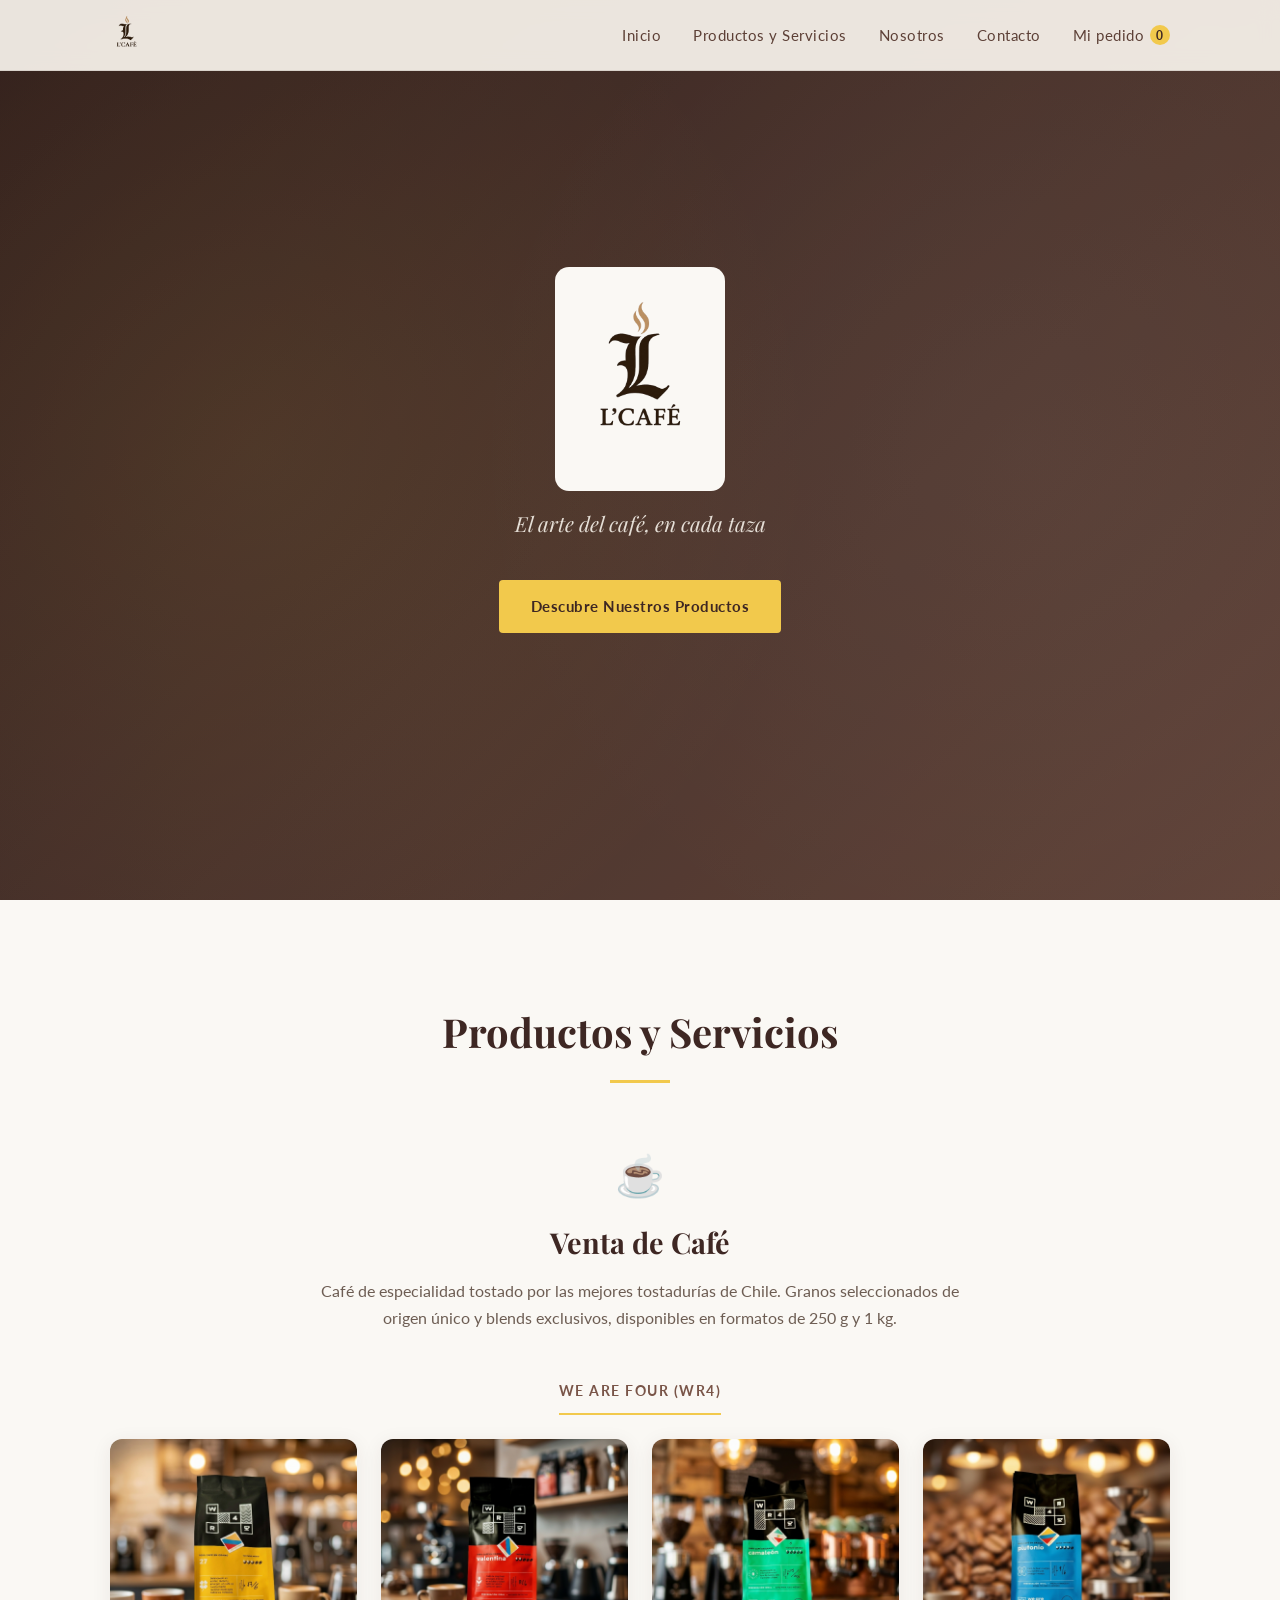
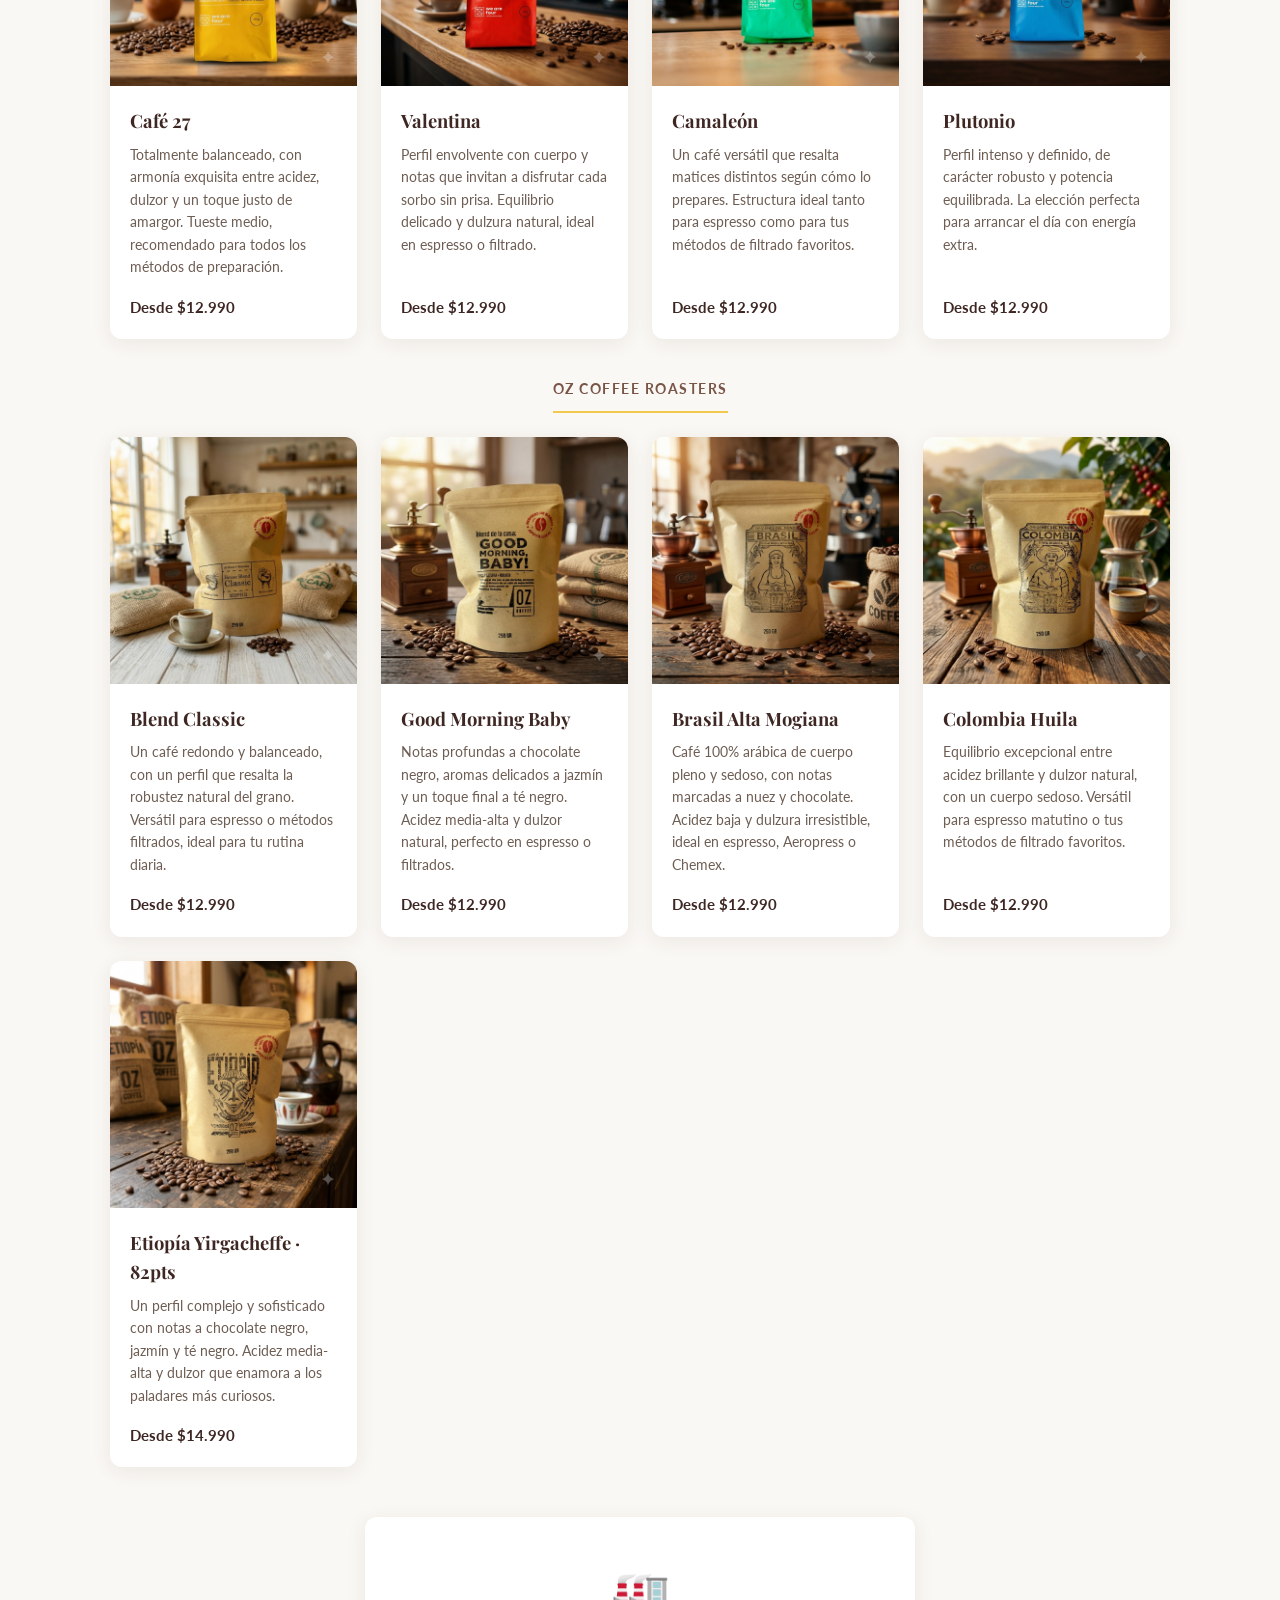
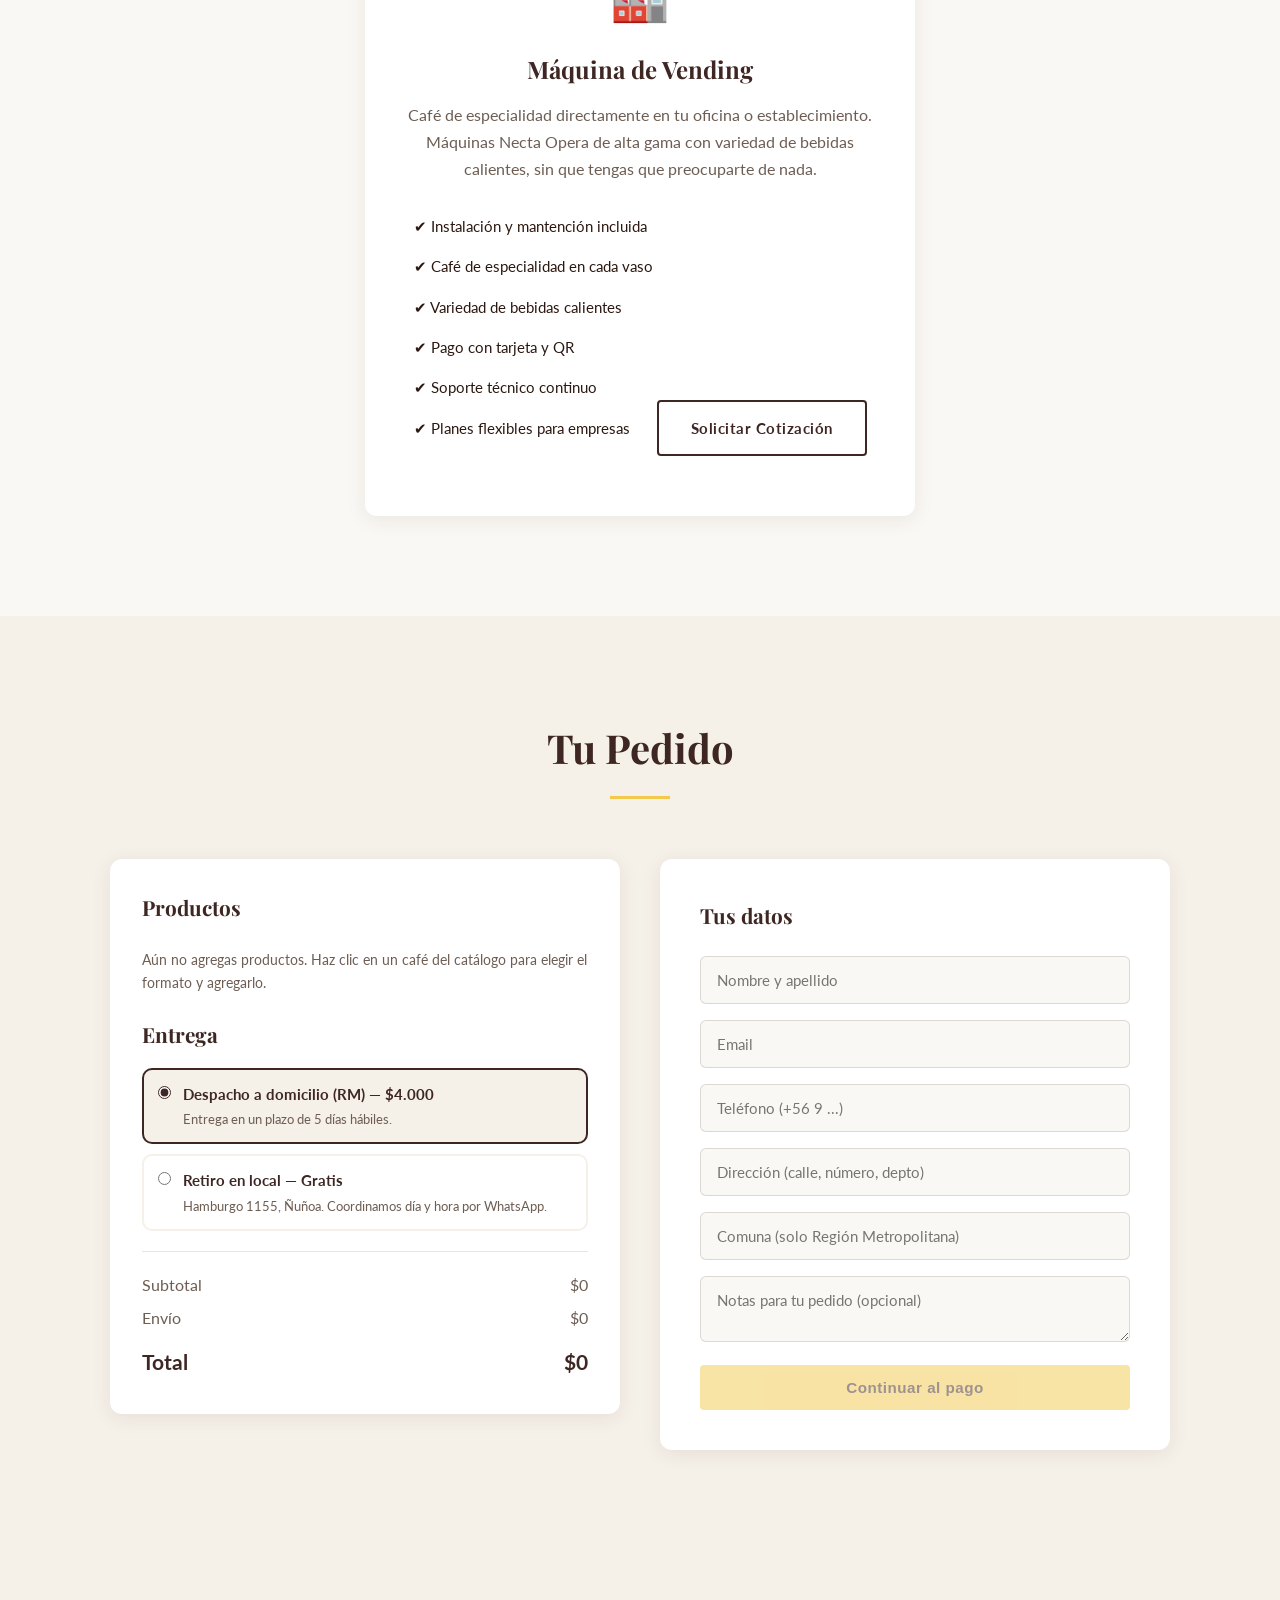
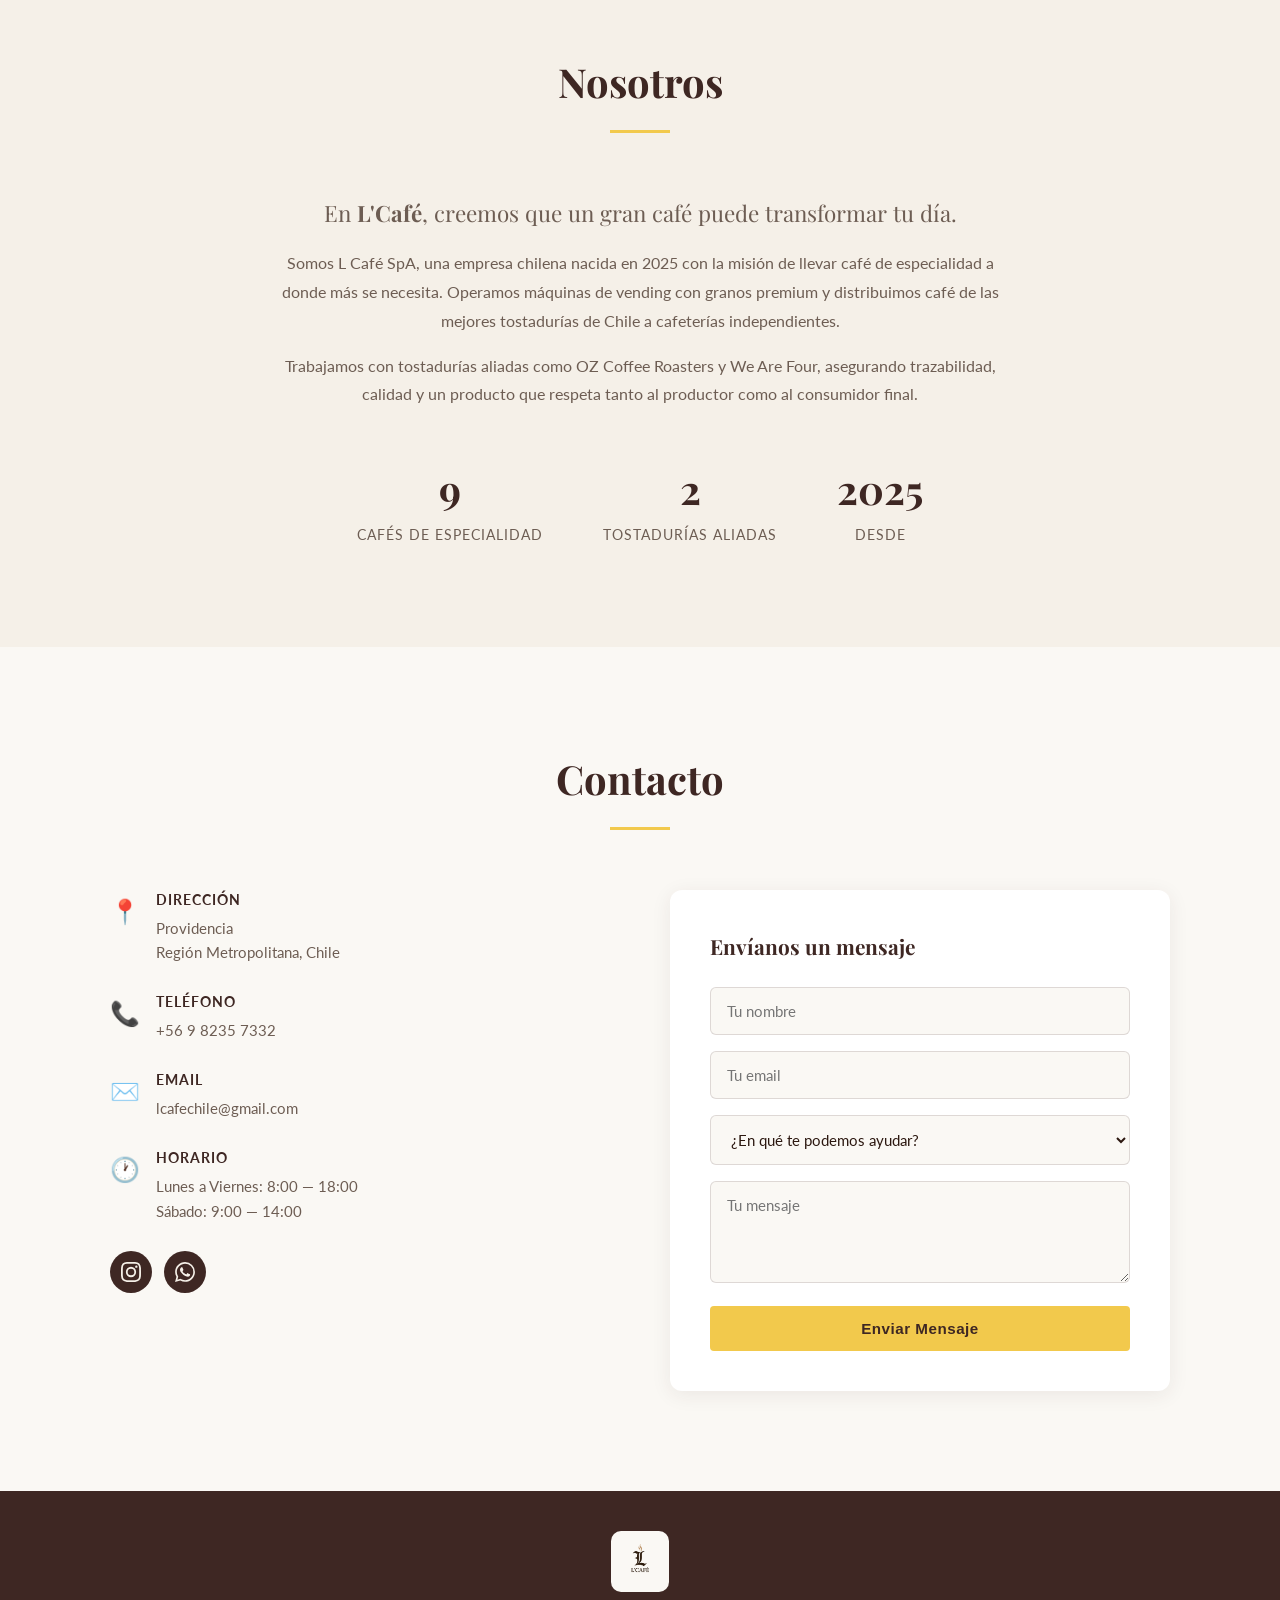
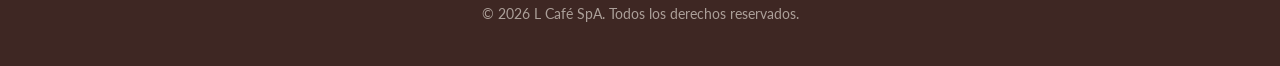
==== commit 5f9d0af8: "Separar etapas de pedido y pago, botón para informar el pago y retiro en Hamburgo 1155 Co-Authored-B" ====
--- a/index.html
+++ b/index.html
@@ -169,7 +169,7 @@
           </label>
           <label class="delivery-option">
             <input type="radio" name="delivery" value="retiro">
-            <span><strong>Retiro en Providencia — Gratis</strong><br><small>Coordinamos día y hora por WhatsApp.</small></span>
+            <span><strong>Retiro en local — Gratis</strong><br><small>Hamburgo 1155, Ñuñoa. Coordinamos día y hora por WhatsApp.</small></span>
           </label>
 
           <div class="order-totals">
@@ -194,16 +194,46 @@
           </form>
 
           <div class="contact-form pay-step" id="payStep" hidden>
-            <h3>¡Pedido <span id="orderNumber"></span> recibido!</h3>
-            <p>Ahora paga con Webpay. Al abrir el link, <strong>ingresa exactamente este monto</strong>:</p>
-            <div class="pay-amount" id="payAmount">$0</div>
-            <button type="button" class="btn btn-secondary" id="copyAmount">Copiar monto</button>
-            <a href="https://www.webpay.cl/form-pay/434839" target="_blank" rel="noopener" class="btn btn-primary" id="payLink">Pagar con Webpay</a>
-            <div class="pay-qr">
-              <img src="webpay-qr.png" alt="Código QR para pagar con Webpay" width="160" height="160">
-              <p>¿Estás en el computador? Escanea este código con tu celular para pagar.</p>
-            </div>
-            <p class="pay-note">Te enviaremos la confirmación del pago y la entrega por email o WhatsApp.</p>
+            <h3>Tu pedido <span class="order-number"></span></h3>
+
+            <ol class="order-steps">
+              <li class="order-step done">
+                <span class="step-icon">✓</span>
+                <div><strong>Pedido recibido</strong><small>Ya tenemos el detalle de tu pedido.</small></div>
+              </li>
+              <li class="order-step current" id="stepPay">
+                <span class="step-icon">2</span>
+                <div><strong>Pago</strong><small id="stepPayText">Pendiente</small></div>
+              </li>
+              <li class="order-step" id="stepConfirm">
+                <span class="step-icon">3</span>
+                <div><strong>Confirmación</strong><small id="stepConfirmText">Validamos tu pago y te avisamos.</small></div>
+              </li>
+            </ol>
+
+            <div id="payPanel">
+              <p>Paga con Webpay. Al abrir el link, <strong>ingresa exactamente este monto</strong>:</p>
+              <div class="pay-amount" id="payAmount">$0</div>
+              <button type="button" class="btn btn-secondary" id="copyAmount">Copiar monto</button>
+              <a href="https://www.webpay.cl/form-pay/434839" target="_blank" rel="noopener" class="btn btn-primary" id="payLink">Pagar con Webpay</a>
+              <div class="pay-qr">
+                <img src="webpay-qr.png" alt="Código QR para pagar con Webpay" width="160" height="160">
+                <p>¿Estás en el computador? Escanea este código con tu celular para pagar.</p>
+              </div>
+              <div class="pay-confirm">
+                <p>Cuando termines de pagar (con el botón o con el QR desde tu celular), avísanos aquí:</p>
+                <button type="button" class="btn btn-primary" id="paidButton">Ya realicé el pago</button>
+              </div>
+            </div>
+
+            <div class="paid-panel" id="paidPanel" hidden>
+              <p class="paid-title">¡Gracias, <span id="paidName"></span>!</p>
+              <p>Recibimos el aviso de tu pago de <strong id="paidAmount"></strong> para el pedido <strong class="order-number"></strong>.</p>
+              <p>Ahora contrastamos tu pedido con el pago registrado en Webpay y te confirmaremos por email o WhatsApp.</p>
+              <p id="paidDelivery"></p>
+              <p class="pay-note">Si aún no pagabas, puedes hacerlo igual en <a href="https://www.webpay.cl/form-pay/434839" target="_blank" rel="noopener">este link de Webpay</a> por el mismo monto.</p>
+            </div>
+
             <button type="button" class="pay-reset" id="newOrder">Hacer otro pedido</button>
           </div>
         </div>
--- a/styles.css
+++ b/styles.css
@@ -1094,3 +1094,101 @@
     display: none;
   }
 }
+
+/* Etapas del pedido: pedido → pago → confirmación */
+.order-steps {
+  list-style: none;
+  display: flex;
+  flex-direction: column;
+  gap: 10px;
+  margin-bottom: 24px;
+}
+
+.order-step {
+  display: flex;
+  align-items: center;
+  gap: 12px;
+  padding: 10px 14px;
+  border-radius: 10px;
+  background: var(--cream-light);
+  color: var(--text-light);
+}
+
+.order-step strong {
+  display: block;
+  color: var(--coffee-dark);
+  font-size: 0.95rem;
+}
+
+.order-step small {
+  font-size: 0.82rem;
+}
+
+.step-icon {
+  flex-shrink: 0;
+  display: flex;
+  align-items: center;
+  justify-content: center;
+  width: 28px;
+  height: 28px;
+  border-radius: 50%;
+  border: 2px solid rgba(62, 39, 35, 0.25);
+  font-size: 0.85rem;
+  font-weight: 700;
+  color: var(--text-light);
+}
+
+.order-step.done .step-icon {
+  background: #4E7D4A;
+  border-color: #4E7D4A;
+  color: var(--white);
+}
+
+.order-step.current {
+  background: var(--cream);
+  box-shadow: inset 0 0 0 2px var(--yellow);
+}
+
+.order-step.current .step-icon {
+  border-color: var(--coffee-dark);
+  color: var(--coffee-dark);
+}
+
+.pay-confirm {
+  margin-top: 20px;
+  padding-top: 20px;
+  border-top: 1px solid rgba(62, 39, 35, 0.12);
+}
+
+.pay-step .pay-confirm p {
+  font-size: 0.9rem;
+  margin-bottom: 12px;
+}
+
+.paid-panel p {
+  margin-bottom: 12px;
+}
+
+.pay-step .paid-panel .paid-title {
+  font-family: 'Playfair Display', serif;
+  font-size: 1.3rem;
+  color: var(--coffee-dark);
+}
+
+.pay-note a {
+  color: var(--coffee);
+}
+
+.order-number {
+  white-space: nowrap;
+}
+
+.pay-step #paidButton {
+  background: var(--coffee-dark);
+  color: var(--cream);
+}
+
+.pay-step #paidButton:hover {
+  background: var(--coffee);
+  box-shadow: 0 4px 15px rgba(62, 39, 35, 0.3);
+}
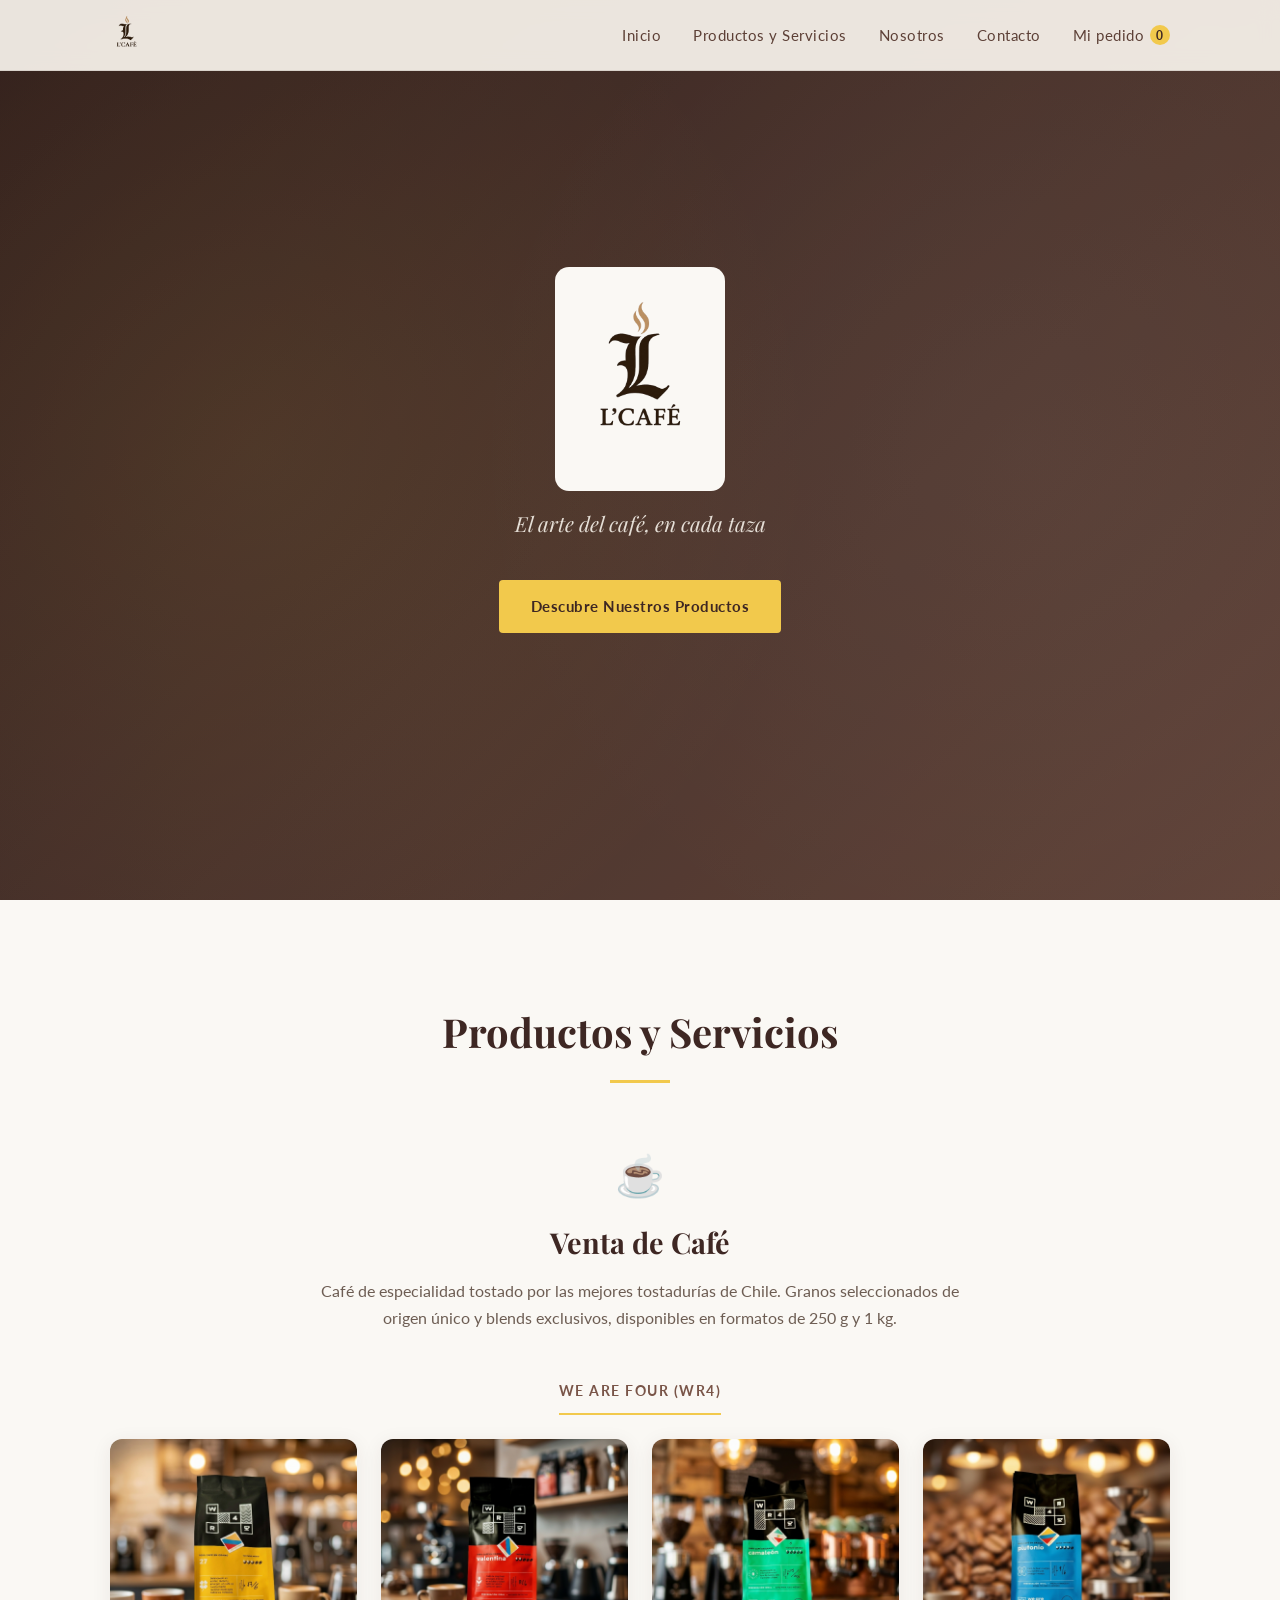
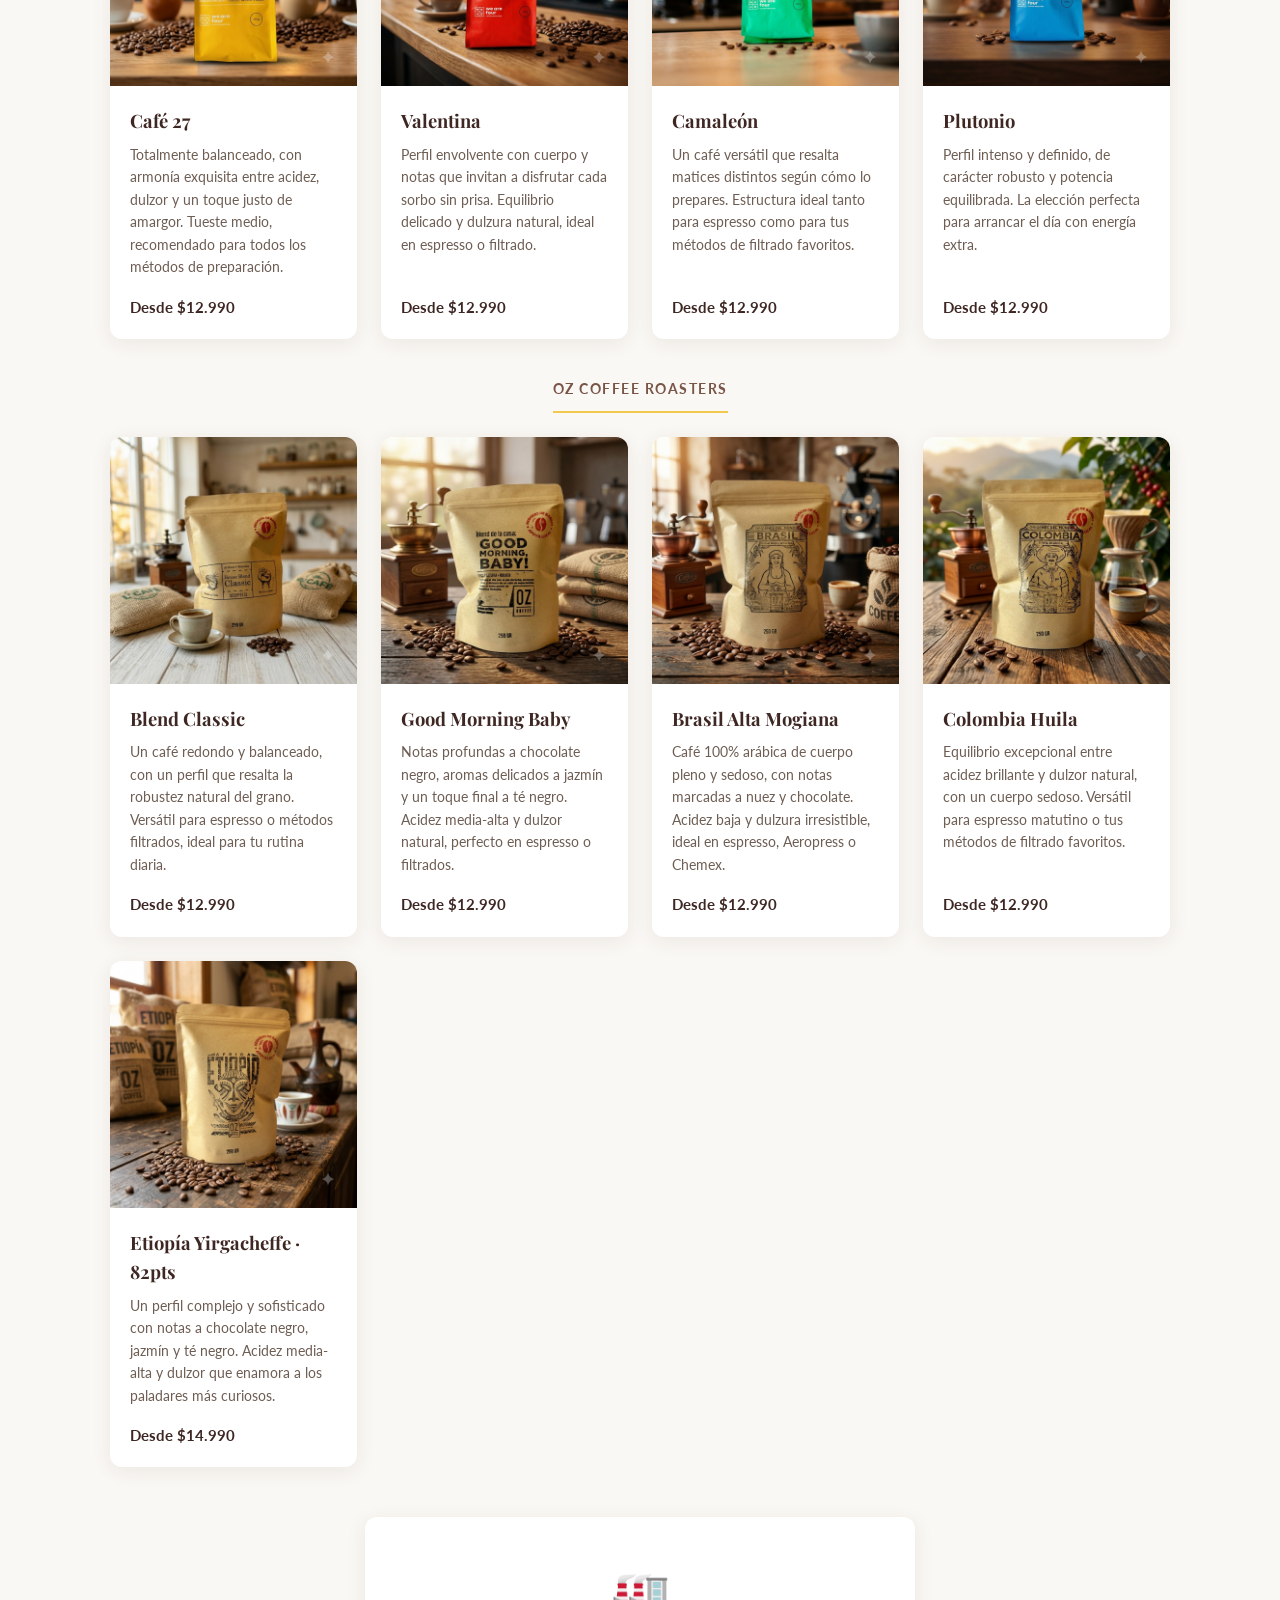
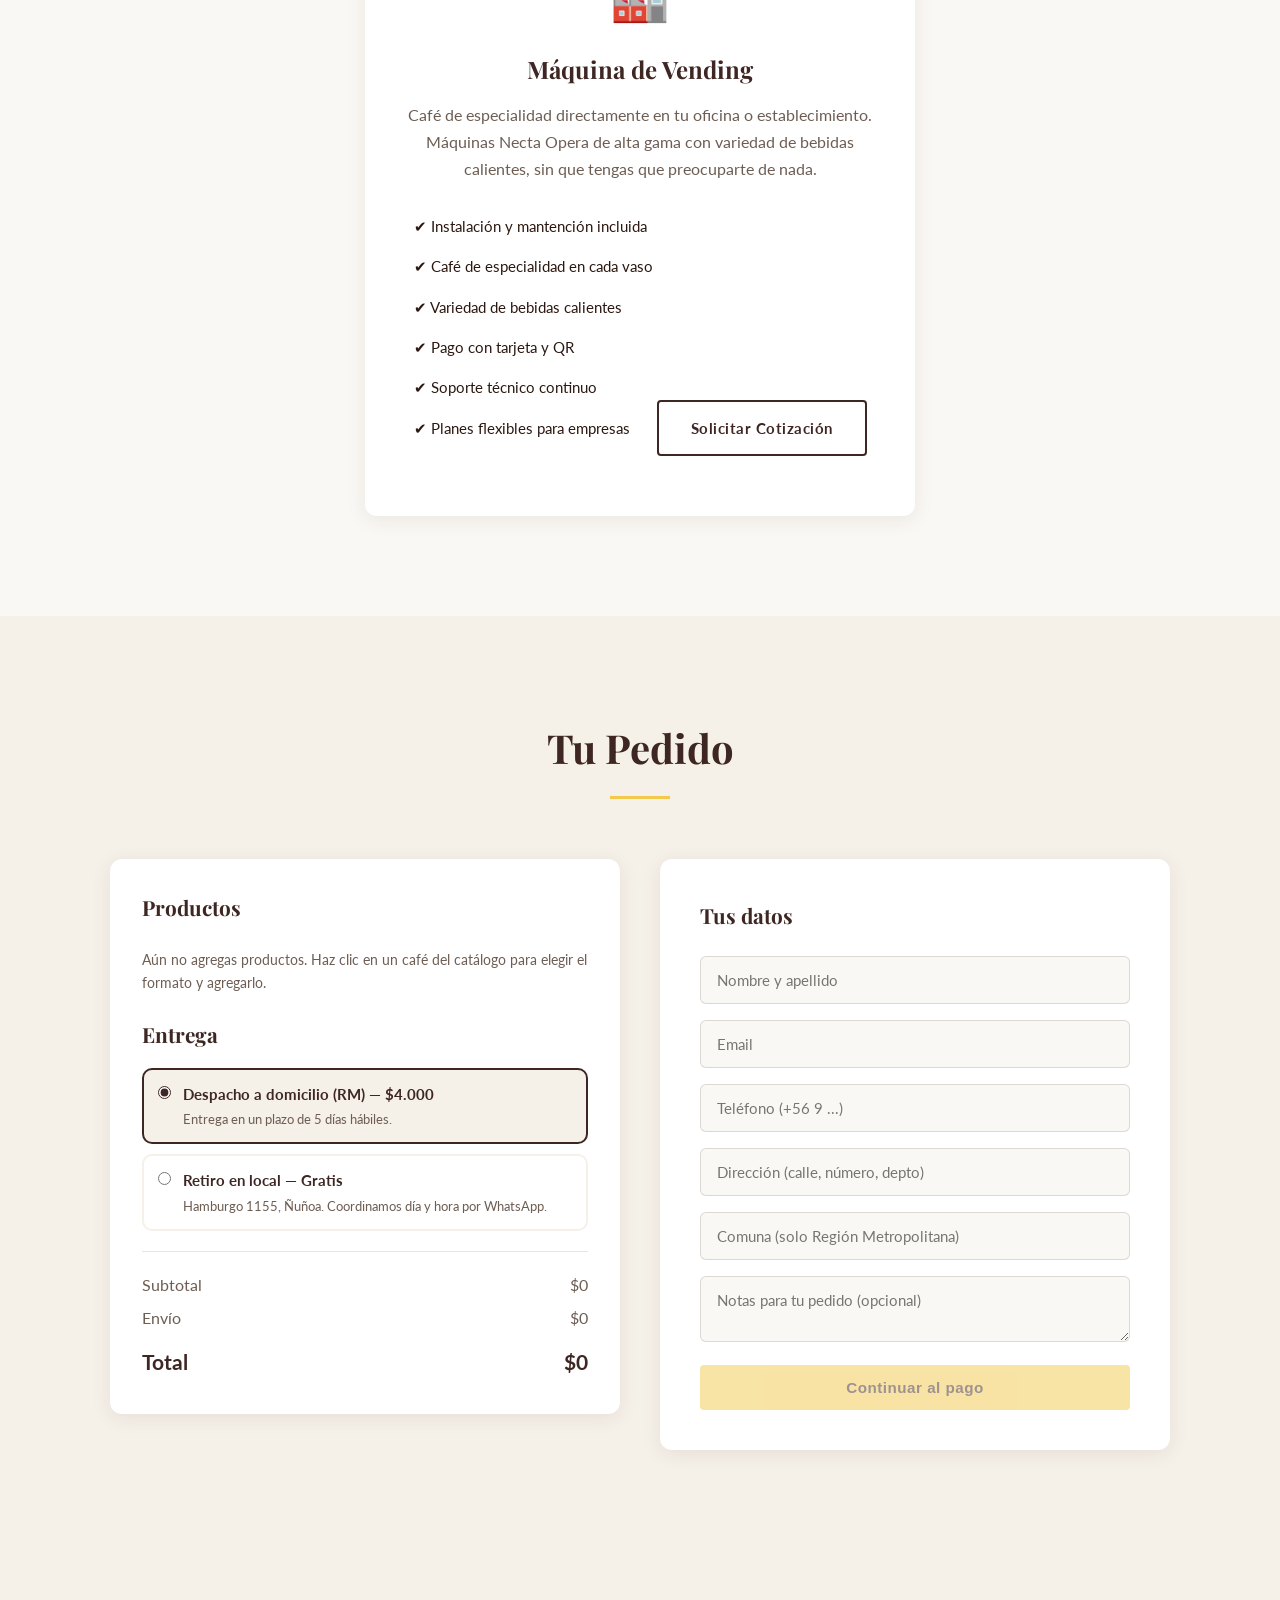
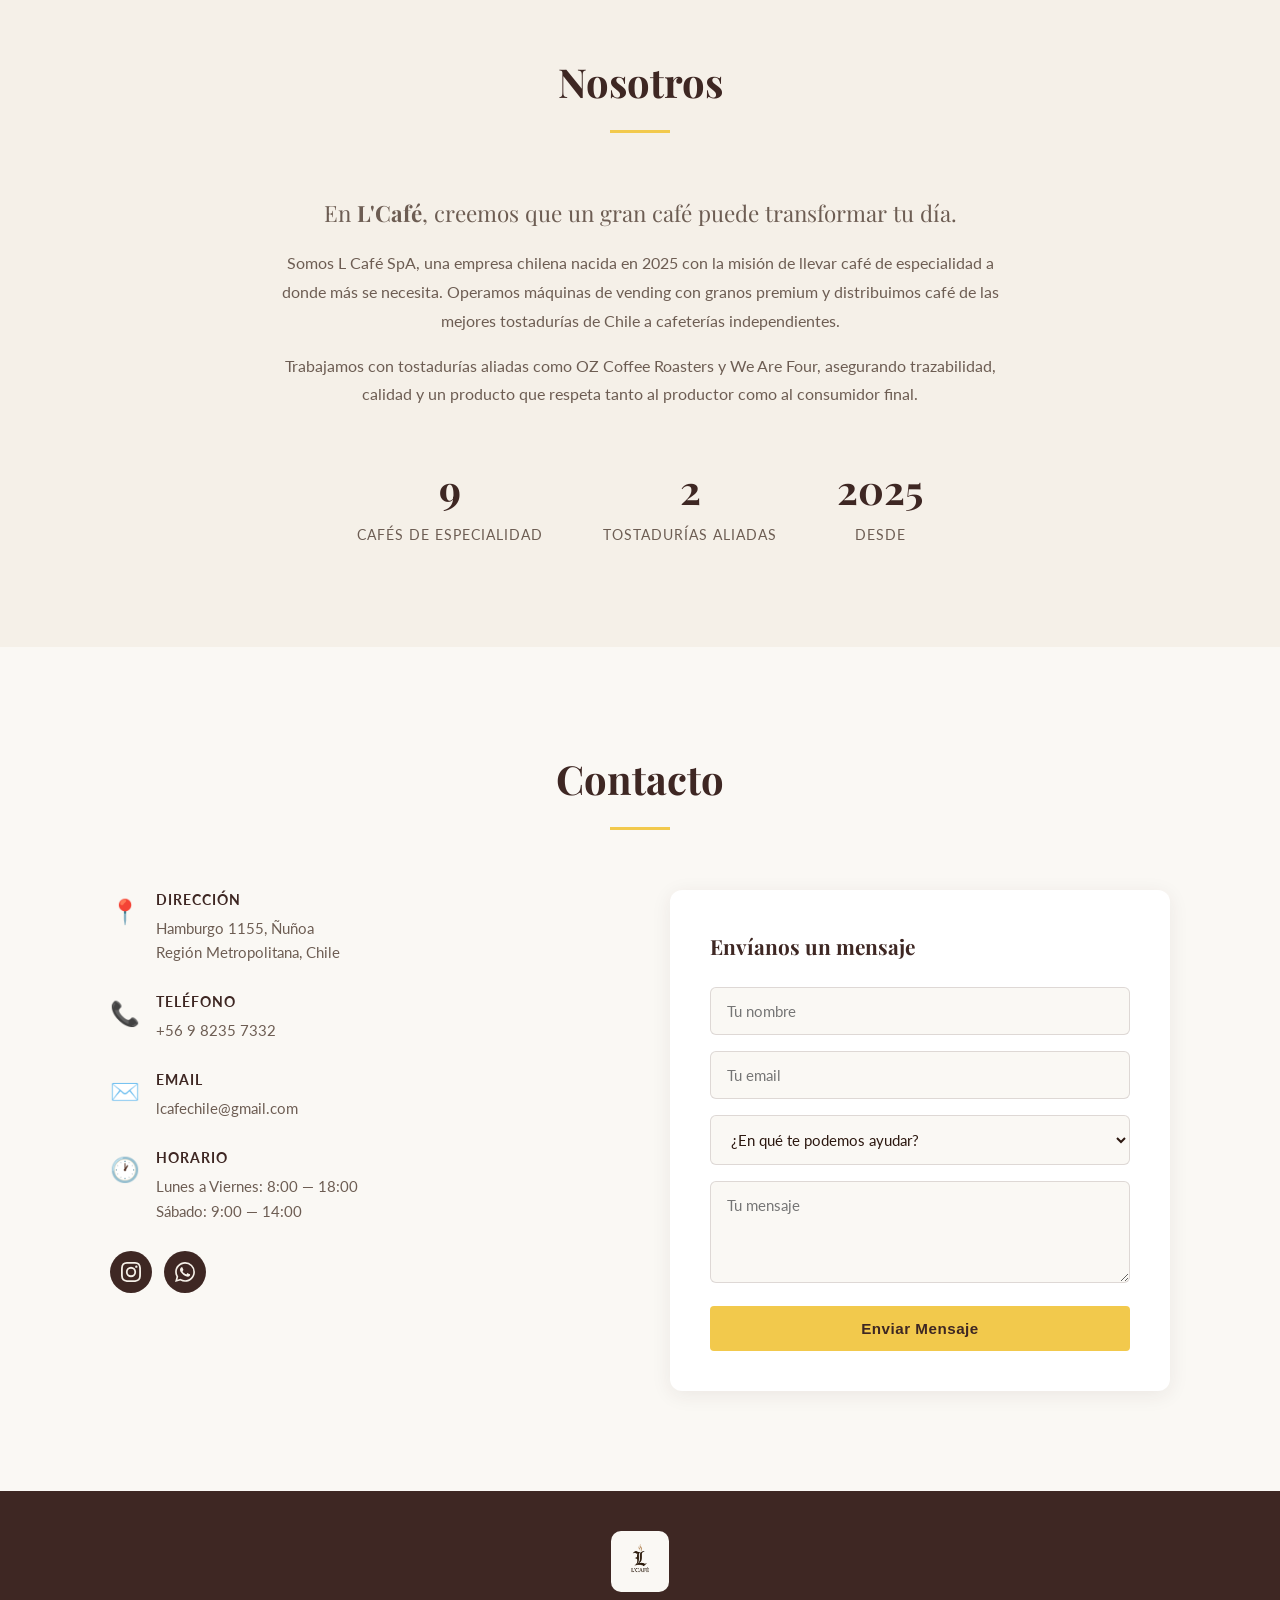
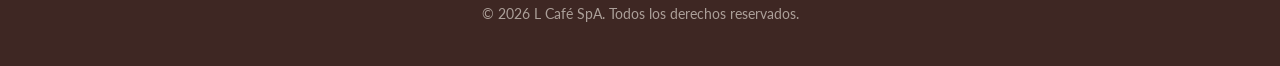
==== commit 8272ea63: "Actualizar dirección de contacto a Hamburgo 1155, Ñuñoa Co-Authored-By: Claude Opus 5.5 <noreply@ant" ====
--- a/index.html
+++ b/index.html
@@ -279,7 +279,7 @@
             <span class="contact-icon">📍</span>
             <div>
               <h4>Dirección</h4>
-              <p>Providencia<br>Región Metropolitana, Chile</p>
+              <p>Hamburgo 1155, Ñuñoa<br>Región Metropolitana, Chile</p>
             </div>
           </div>
           <div class="contact-item">
